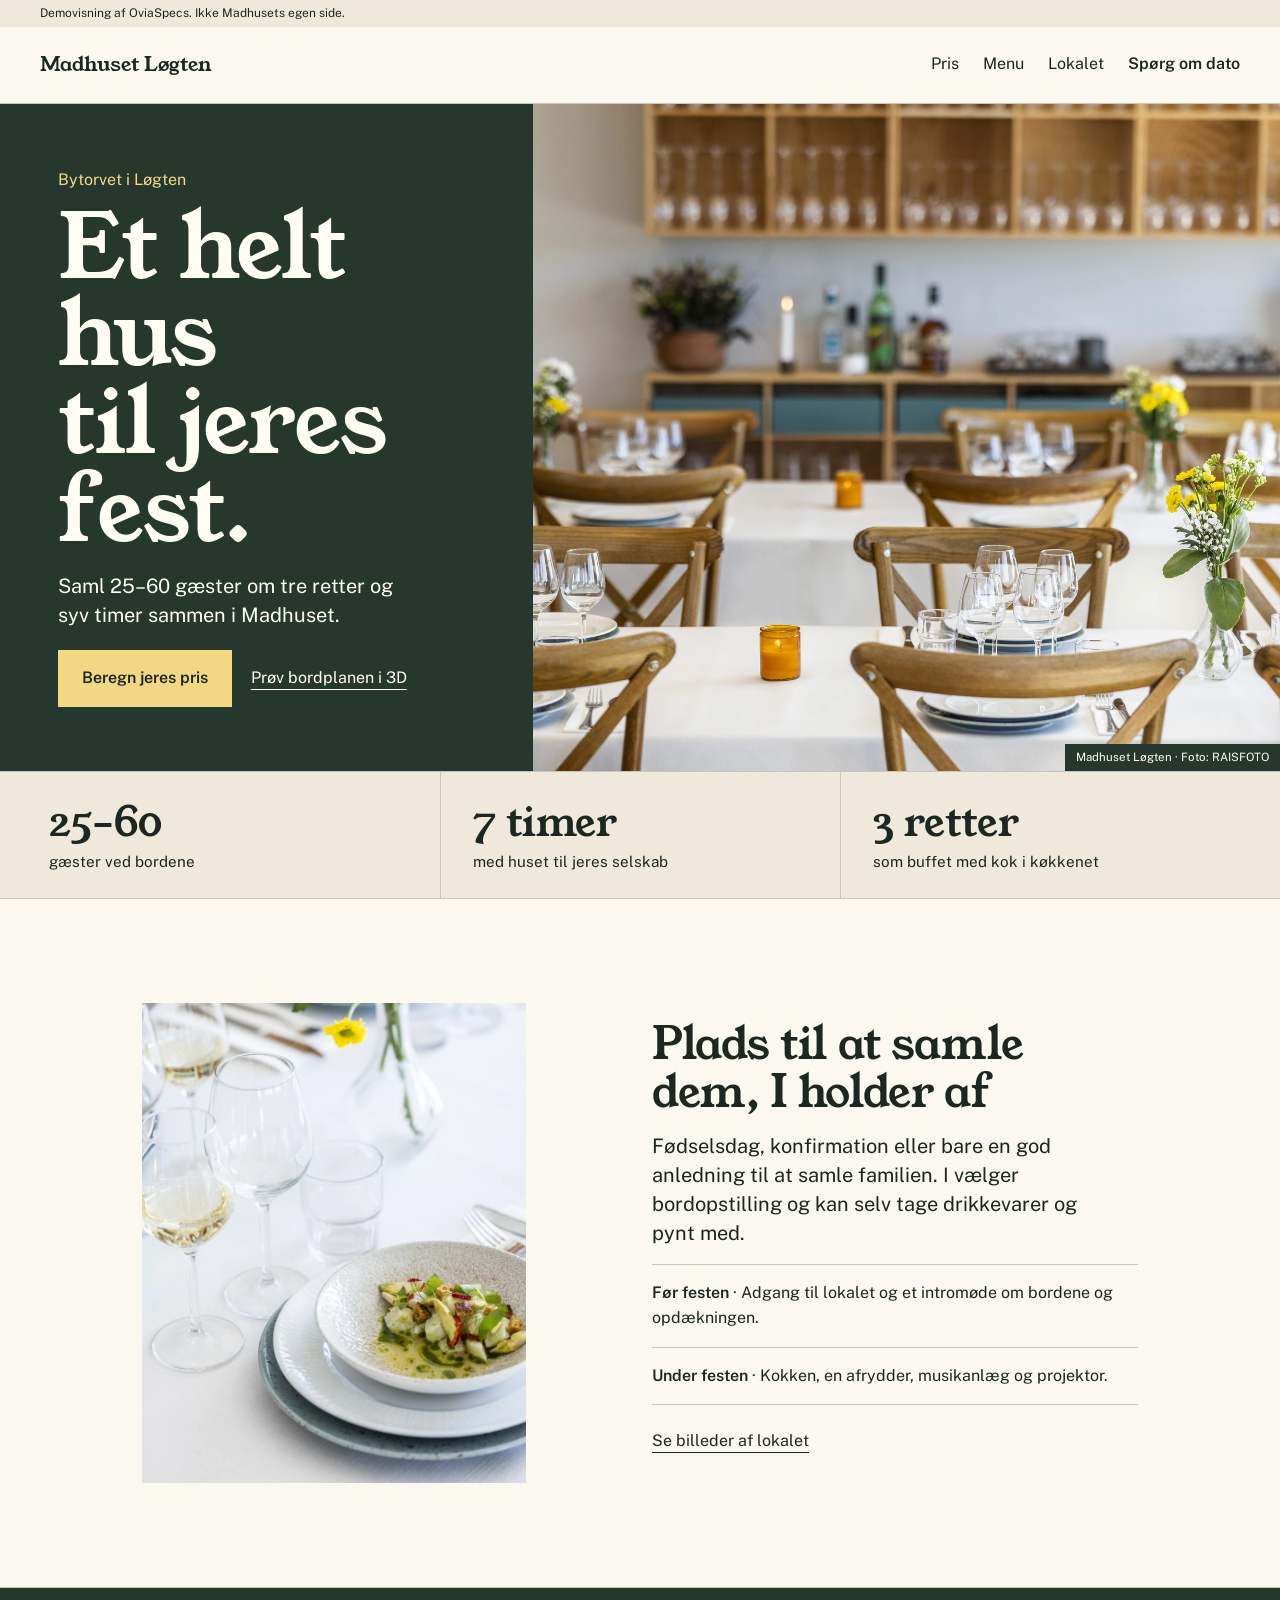
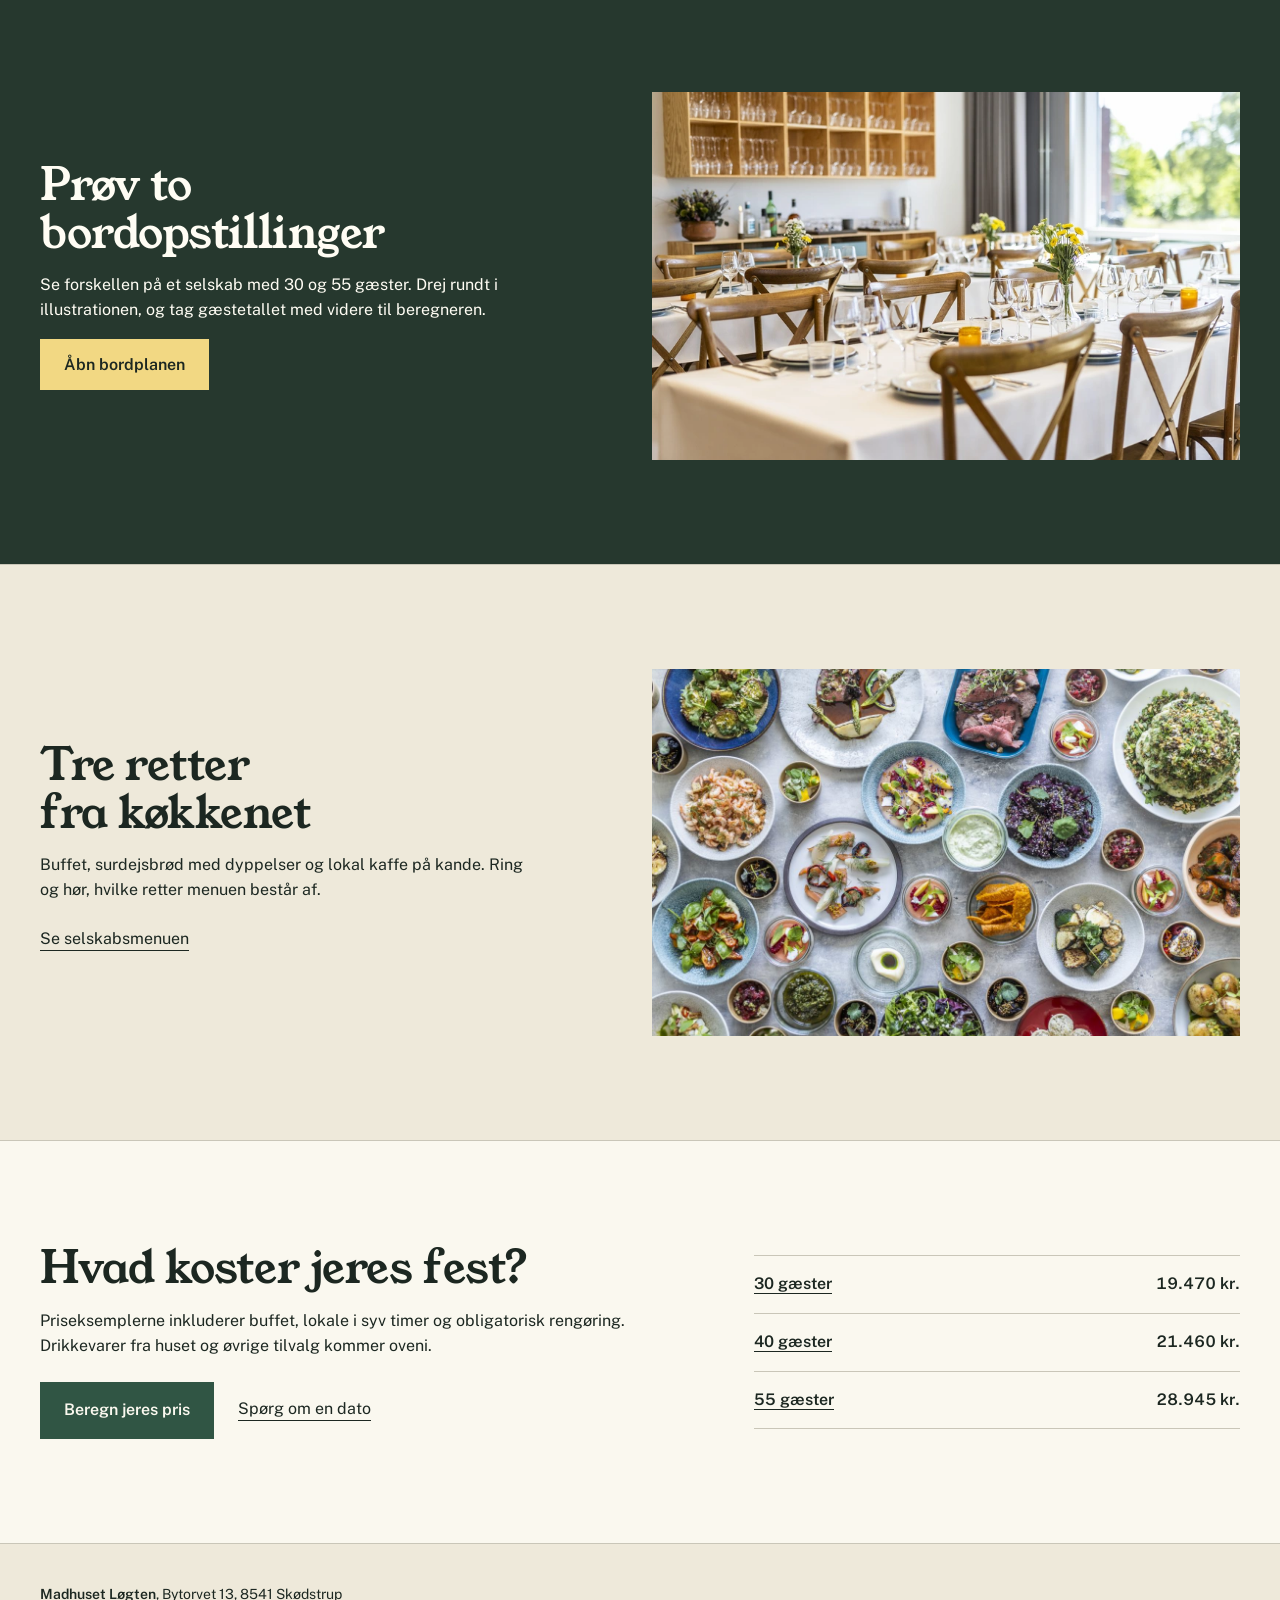
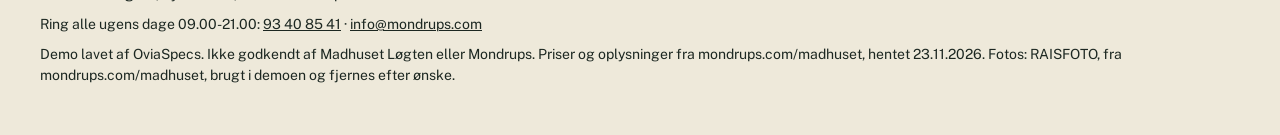
==== index.html @ e81542c8 "Opdateret design fra Ronnys zip: grøn palette, ny forside, bordplan-skift, mailtekst med kopiér, 30/" ====
<!doctype html>
<html lang="da">
<head>
<meta charset="utf-8">
<meta name="viewport" content="width=device-width, initial-scale=1">
<title>Madhuset Løgten: selskabslokale til 25-60 gæster | Demo</title>
<meta name="description" content="Et helt hus til jeres fest. Selskabslokale i Løgten til 25-60 gæster, 3-retters buffet og huset i 7 timer. Se prisen for jeres fest.">
<meta name="robots" content="noindex">
<link rel="icon" href="data:,">
<link rel="preload" href="fonts/young-serif-latin-400-normal.woff2" as="font" type="font/woff2" crossorigin>
<link rel="preload" href="img/sal.webp" as="image" fetchpriority="high">
<link rel="stylesheet" href="css/tokens.css">
<link rel="stylesheet" href="css/site.css">
<script type="application/ld+json">
{"@context":"https://schema.org","@type":"EventVenue","name":"Madhuset Løgten","telephone":"+4593408541","email":"info@mondrups.com","address":{"@type":"PostalAddress","streetAddress":"Bytorvet 13","postalCode":"8541","addressLocality":"Skødstrup","addressCountry":"DK"},"maximumAttendeeCapacity":60}
</script>
</head>
<body>
<a class="skip" href="#indhold">Gå til indhold</a>
<div class="demo"><p>Demovisning af OviaSpecs. Ikke Madhusets egen side.</p></div>
<header class="top">
  <div class="wrap">
    <a class="brand" href="index.html">Madhuset Løgten</a>
    <nav class="nav" aria-label="Hovedmenu">
      <a href="pris.html">Pris</a>
      <a href="menu.html">Menu</a>
      <a href="lokalet.html">Lokalet</a>
      <a href="kontakt.html">Spørg om dato</a>
    </nav>
  </div>
</header>

<main id="indhold">
  <section class="front-hero">
    <div class="front-intro">
      <p class="venue-line">Bytorvet i Løgten</p>
      <h1>Et helt hus<br>til jeres fest.</h1>
      <p class="lead">Saml 25–60 gæster om tre retter og syv timer sammen i Madhuset.</p>
      <div class="actions">
        <a class="btn" href="pris.html">Beregn jeres pris</a>
        <button type="button" class="knaplink" data-rundt>Prøv bordplanen i 3D</button>
      </div>
    </div>
    <figure class="front-photo">
      <img src="img/sal.webp" width="1920" height="1281" fetchpriority="high" alt="Dækkede langborde med træstole og gule blomster i Madhuset Løgten">
      <figcaption>Madhuset Løgten · Foto: RAISFOTO</figcaption>
    </figure>
  </section>

  <section class="front-detail">
    <div class="wrap">
      <dl class="front-facts" aria-label="Det får I med">
        <div><dt>25–60</dt><dd>gæster ved bordene</dd></div>
        <div><dt>7 timer</dt><dd>med huset til jeres selskab</dd></div>
        <div><dt>3 retter</dt><dd>som buffet med kok i køkkenet</dd></div>
      </dl>
    </div>
  </section>

  <section class="front-story">
    <div class="wrap">
      <figure class="story-photo">
        <img src="img/bord.webp" width="1568" height="2350" loading="lazy" alt="Et dækket bord med glas, tallerkener og en anrettet ret i en lys skål">
      </figure>
      <div class="story-copy">
        <h2>Plads til at samle dem, I holder af</h2>
        <p class="lead">Fødselsdag, konfirmation eller bare en god anledning til at samle familien. I vælger bordopstilling og kan selv tage drikkevarer og pynt med.</p>
        <ul class="rows">
          <li><strong>Før festen</strong> · Adgang til lokalet og et intromøde om bordene og opdækningen.</li>
          <li><strong>Under festen</strong> · Kokken, en afrydder, musikanlæg og projektor.</li>
        </ul>
        <a class="link" href="lokalet.html">Se billeder af lokalet</a>
      </div>
    </div>
  </section>

  <section class="front-table">
    <div class="wrap">
      <div class="table-copy">
        <h2>Prøv to bordopstillinger</h2>
        <p>Se forskellen på et selskab med 30 og 55 gæster. Drej rundt i illustrationen, og tag gæstetallet med videre til beregneren.</p>
        <button type="button" class="btn" data-rundt>Åbn bordplanen</button>
      </div>
      <img src="img/sal-vindue.webp" width="800" height="534" loading="lazy" alt="Dækkede langborde foran vinduerne i Madhuset">
    </div>
  </section>

  <section class="front-menu">
    <div class="wrap">
      <div>
        <h2>Tre retter fra køkkenet</h2>
        <p>Buffet, surdejsbrød med dyppelser og lokal kaffe på kande. Ring og hør, hvilke retter menuen består af.</p>
        <a class="link" href="menu.html">Se selskabsmenuen</a>
      </div>
      <img src="img/buffet.jpg" width="1200" height="800" loading="lazy" alt="Et udvalg af retter fra Mondrups med salater, kød og tilbehør">
    </div>
  </section>

  <section class="front-price">
    <div class="wrap">
      <div class="front-price-copy">
        <h2>Hvad koster jeres fest?</h2>
        <p>Priseksemplerne inkluderer buffet, lokale i syv timer og obligatorisk rengøring. Drikkevarer fra huset og øvrige tilvalg kommer oveni.</p>
        <div class="actions">
          <a class="btn" href="pris.html">Beregn jeres pris</a>
          <a class="link" href="kontakt.html">Spørg om en dato</a>
        </div>
      </div>
      <dl class="ledger front-prices">
        <div><dt><a href="pris.html?gaester=30">30 gæster</a></dt><dd>19.470 kr.</dd></div>
        <div><dt><a href="pris.html?gaester=40">40 gæster</a></dt><dd>21.460 kr.</dd></div>
        <div><dt><a href="pris.html?gaester=55">55 gæster</a></dt><dd>28.945 kr.</dd></div>
      </dl>
    </div>
  </section>
</main>

<dialog id="rundt" aria-labelledby="rundt-titel">
  <div class="rundt-ramme">
    <div class="rundt-top">
      <h2 id="rundt-titel">Prøv bordplanen i 3D</h2>
      <button type="button" class="knaplink" data-luk>Luk</button>
    </div>
    <p class="small">3D-illustration af mulige bordopstillinger. Den faktiske opstilling aftaler I med Madhuset.</p>
    <div class="rundt-visning">
    <div class="rundt-valg" role="group" aria-label="Antal gæster">
      <button type="button" data-antal="30" aria-pressed="true">30 gæster</button>
      <button type="button" data-antal="55" aria-pressed="false">55 gæster</button>
    </div>
    <button type="button" class="knaplink" id="rundt-skift">Se tegning ovenfra</button>
    </div>
    <div class="rundt-scene" id="rundt-scene" tabindex="0" role="application" aria-label="Tredimensionel illustration. Træk eller brug piletasterne for at dreje. Home nulstiller."></div>
    <div class="rundt-planer" id="rundt-planer" hidden></div>
    <p class="small" id="rundt-status" role="status"></p>
    <div class="rundt-bund">
      <div class="rundt-kontrol" id="rundt-kontrol">
        <button type="button" data-drej="-1">Drej til venstre</button>
        <button type="button" data-drej="1">Drej til højre</button>
        <button type="button" data-nulstil>Nulstil udsyn</button>
      </div>
      <a class="btn" id="rundt-pris" href="pris.html?gaester=30">Beregn pris for 30 gæster</a>
    </div>
  </div>
</dialog>

<footer>
  <div class="wrap">
    <div>
      <p><strong>Madhuset Løgten</strong>, Bytorvet 13, 8541 Skødstrup</p>
      <p>Ring alle ugens dage 09.00-21.00: <a href="tel:+4593408541">93 40 85 41</a> · <a href="mailto:info@mondrups.com">info@mondrups.com</a></p>
      <p>Demo lavet af OviaSpecs. Ikke godkendt af Madhuset Løgten eller Mondrups. Priser og oplysninger fra mondrups.com/madhuset, hentet 23.11.2026. Fotos: RAISFOTO, fra mondrups.com/madhuset, brugt i demoen og fjernes efter ønske.</p>
    </div>
  </div>
</footer>
<script type="module" src="js/rundt.js"></script>
</body>
</html>
---- css/tokens.css ----
/* Fonte: Young Serif og Public Sans, begge SIL Open Font License 1.1, selv-hostet (latin-undersæt dækker æ, ø, å) */
@font-face { font-family: "Young Serif"; font-weight: 400; font-style: normal; font-display: swap; src: url("../fonts/young-serif-latin-400-normal.woff2") format("woff2"); }
@font-face { font-family: "Public Sans"; font-weight: 400; font-style: normal; font-display: swap; src: url("../fonts/public-sans-latin-400-normal.woff2") format("woff2"); }
@font-face { font-family: "Public Sans"; font-weight: 600; font-style: normal; font-display: swap; src: url("../fonts/public-sans-latin-600-normal.woff2") format("woff2"); }

:root {
  --c-ink: #1C2721;
  --c-paper: #FAF8EF;
  --c-surface: #EEE9DA;
  --c-accent: #305544;
  --c-line: #C9C6B8;

  --f-display: "Young Serif", "Iowan Old Style", "Palatino Linotype", Georgia, serif;
  --f-body: "Public Sans", system-ui, -apple-system, "Segoe UI", Roboto, sans-serif;

  --t-14: 0.875rem;
  --t-16: 1rem;
  --t-20: 1.25rem;
  --t-28: 1.75rem;
  --t-44: 2.75rem;
  --t-72: 4.5rem;

  --s-4: 0.25rem;
  --s-8: 0.5rem;
  --s-16: 1rem;
  --s-24: 1.5rem;
  --s-40: 2.5rem;
  --s-64: 4rem;
  --s-104: 6.5rem;
}
---- css/site.css ----
*, *::before, *::after { box-sizing: border-box; }
html { -webkit-text-size-adjust: 100%; }
body {
  margin: 0;
  background: var(--c-paper);
  color: var(--c-ink);
  font: var(--t-16)/1.55 var(--f-body);
}
img, svg { max-width: 100%; display: block; }
img { height: auto; }
a { color: inherit; text-decoration-thickness: 1px; }
:focus-visible { outline: 2px solid var(--c-ink); outline-offset: 2px; }

h1, h2, h3 { font-family: var(--f-display); font-weight: 400; letter-spacing: -0.01em; line-height: 1.08; margin: 0; text-wrap: balance; }
h1 { font-size: var(--t-44); }
h2 { font-size: var(--t-28); }
h3 { font-size: var(--t-20); line-height: 1.25; letter-spacing: 0; }
p { margin: 0 0 var(--s-16); max-width: 60ch; text-wrap: pretty; }
.wrap > h1, .wrap > h2 { margin-bottom: var(--s-24); }
.lead { font-size: var(--t-20); line-height: 1.45; }
.small { font-size: var(--t-14); line-height: 1.5; }
.num { font-variant-numeric: tabular-nums; }

/* Layout: 4 kolonner mobil, 12 desktop */
.wrap {
  display: grid;
  grid-template-columns: repeat(4, 1fr);
  column-gap: var(--s-16);
  padding-inline: var(--s-24);
  max-width: 1280px;
  margin-inline: auto;
}
.wrap > * { grid-column: 1 / -1; }
section { padding-block: var(--s-64); }
section + section { border-top: 1px solid var(--c-line); }

/* Demo-stribe */
.demo { background: var(--c-surface); font-size: var(--t-14); padding: var(--s-8) var(--s-24); }
.demo p { margin: 0; max-width: none; }

/* Header */
.top { padding-block: var(--s-16); border-bottom: 1px solid var(--c-line); }
.top .wrap { align-items: baseline; row-gap: var(--s-8); }
.brand { font-family: var(--f-display); font-size: var(--t-20); text-decoration: none; }
.nav { display: flex; flex-wrap: wrap; gap: var(--s-8) var(--s-24); }
.nav a { display: inline-block; padding-block: var(--s-8); text-decoration: none; min-height: 44px; }
.nav a:hover, .nav a[aria-current="page"] { text-decoration: underline; text-underline-offset: 6px; }

/* Knapper og links */
.btn {
  display: inline-block;
  background: var(--c-accent);
  color: var(--c-paper);
  font-weight: 600;
  text-decoration: none;
  padding: var(--s-16) var(--s-24);
  min-height: 48px;
  border: 0;
  border-radius: 0;
  cursor: pointer;
  font-family: inherit;
  font-size: var(--t-16);
}
.btn:hover { text-decoration: underline; text-underline-offset: 6px; }
.link { text-decoration: underline; text-underline-offset: 6px; display: inline-block; padding-block: var(--s-8); min-height: 44px; }
.actions { display: flex; flex-wrap: wrap; align-items: center; gap: var(--s-16) var(--s-24); margin-top: var(--s-24); }

.knaplink { font: inherit; background: none; border: 0; color: inherit; text-decoration: underline; text-underline-offset: 6px; text-decoration-thickness: 1px; padding: var(--s-8) 0; min-height: 44px; cursor: pointer; }

/* Nærbillede og rum */
.naer figure { margin: 0; }
.naer img { width: 100%; height: auto; }
.naer-bord img { aspect-ratio: 4 / 5; object-fit: cover; object-position: 50% 70%; }
.naer .wrap { row-gap: var(--s-24); }
.naer-tekst h2 { margin-bottom: var(--s-16); }

/* De 7 timer: ét felt pr. time, de 7 første er med i prisen */
.hours { margin-top: var(--s-40); }
.hours-bar { display: grid; grid-template-columns: repeat(12, 1fr); gap: var(--s-4); }
.hours-bar span { display: grid; place-items: center; height: 48px; font-size: var(--t-14); font-weight: 600; font-variant-numeric: tabular-nums; }
.hours-bar .in { background: var(--c-ink); color: var(--c-paper); }
.hours-bar .out { border: 1px dashed var(--c-ink); }
.hours-bar .used { background: var(--c-ink); color: var(--c-paper); border-style: solid; }
.hours-key { display: grid; grid-template-columns: 1fr; gap: var(--s-4); margin-top: var(--s-16); font-size: var(--t-14); line-height: 1.4; }
.sw { display: inline-block; width: 12px; height: 12px; margin-right: var(--s-8); vertical-align: -1px; }
.sw.in { background: var(--c-ink); }
.sw.out { border: 1px dashed var(--c-ink); }
.hours-key p { margin: 0; }

/* Lister med hårlinjer */
.rows { list-style: none; margin: 0; padding: 0; border-top: 1px solid var(--c-line); }
.rows li { padding-block: var(--s-16); border-bottom: 1px solid var(--c-line); }
.groups { display: grid; gap: var(--s-40); }
.group h3 { margin-bottom: var(--s-8); }
.ledger { margin: 0; border-top: 1px solid var(--c-line); }
.ledger > div { display: grid; grid-template-columns: 1fr auto; gap: var(--s-4) var(--s-24); padding-block: var(--s-16); border-bottom: 1px solid var(--c-line); }
.ledger dt { font-weight: 600; }
.ledger dd { margin: 0; text-align: right; font-variant-numeric: tabular-nums; }
.ledger .note { grid-column: 1 / -1; font-size: var(--t-14); text-align: left; }

/* Pladsholder til manglende billeder */
.ph {
  margin: 0;
  background: var(--c-surface);
  min-height: 240px;
  aspect-ratio: 16 / 9;
  display: flex;
  align-items: flex-end;
  padding: var(--s-16) var(--s-24);
  font-size: var(--t-14);
  font-weight: 600;
}
.bleed { grid-column: 1 / -1; margin-inline: calc(var(--s-24) * -1); }
.bleed .ph { aspect-ratio: auto; min-height: 280px; }

/* Bredt foto */
.band { padding-block: 0; border-top: 0; }
.photo { margin: 0; }
.photo img { width: 100%; aspect-ratio: 4 / 3; object-fit: cover; }
.photo figcaption { padding: var(--s-8) var(--s-24); }

/* Beregner */
.calc { display: grid; gap: var(--s-24); }
.field { display: grid; gap: var(--s-8); }
.field label, .field legend { font-weight: 600; }
.field input[type="number"] {
  font: inherit;
  color: inherit;
  background: var(--c-paper);
  border: 0;
  border-bottom: 2px solid var(--c-ink);
  border-radius: 0;
  padding: var(--s-8) 0;
  min-height: 48px;
  width: 100%;
  font-variant-numeric: tabular-nums;
}
.field input[type="date"] { font: inherit; color: inherit; background: var(--c-paper); border: 0; border-bottom: 2px solid var(--c-ink); border-radius: 0; padding: var(--s-8) 0; min-height: 48px; width: 100%; }
.field input[type="range"] { width: 100%; min-height: 44px; accent-color: var(--c-ink); }
.check { display: flex; gap: var(--s-16); align-items: center; min-height: 48px; }
.check input { width: 24px; height: 24px; accent-color: var(--c-ink); }
.total { font-family: var(--f-body); font-weight: 600; font-size: var(--t-44); line-height: 1.05; letter-spacing: -0.02em; color: var(--c-accent); margin: 0 0 var(--s-4); }
.fieldset { border: 0; padding: 0; margin: 0; }
.fieldset legend { padding: 0; margin-bottom: var(--s-8); }
.totalbar { position: static; background: var(--c-paper); border-top: 1px solid var(--c-ink); padding: var(--s-16) 0 var(--s-8); margin-top: var(--s-24); }
.totalbar p { margin: 0; }

/* Diagram: samlet pris efter antal gæster */
.chart { margin: var(--s-40) 0 0; }
.chart svg { width: 100%; height: auto; overflow: visible; }
.chart .grid { stroke: var(--c-line); stroke-width: 1; }
.chart .line { fill: none; stroke: var(--c-ink); stroke-width: 2; }
.chart .mark { fill: var(--c-accent); }
.chart .guide { stroke: var(--c-accent); stroke-width: 1; stroke-dasharray: 3 3; }
.chart text { font-family: var(--f-body); font-size: 13px; fill: var(--c-ink); }
.chart figcaption { margin-top: var(--s-8); }


/* Pris: tilvalg og forespørgsel */
.options summary { font-weight: 600; cursor: pointer; min-height: 48px; display: flex; align-items: center; border-top: 1px solid var(--c-ink); border-bottom: 1px solid var(--c-line); }
.options[open] summary { border-bottom-color: var(--c-ink); }
.options .calc { padding-top: var(--s-24); }
.ask { display: grid; gap: var(--s-16); margin-top: var(--s-24); }
.ask .btn { justify-self: start; }

/* 360-visning */
[hidden] { display: none !important; }
dialog { border: 0; padding: 0; margin: 0; width: 100%; max-width: none; height: 100dvh; max-height: none; background: var(--c-paper); color: var(--c-ink); }
dialog::backdrop { background: var(--c-ink); }
.rundt-ramme { display: flex; flex-direction: column; gap: var(--s-8); height: 100%; padding: var(--s-16) var(--s-24); max-width: 1200px; margin-inline: auto; }
.rundt-top { display: flex; justify-content: space-between; align-items: center; }
.rundt-top h2 { font-size: var(--t-28); }
.rundt-ramme p { margin: 0; max-width: none; }
.rundt-valg, .rundt-kontrol { display: flex; flex-wrap: wrap; gap: var(--s-8); }
.rundt-valg button, .rundt-kontrol button { font: inherit; padding: var(--s-8) var(--s-16); min-height: 44px; background: var(--c-paper); color: var(--c-ink); border: 1px solid var(--c-ink); border-radius: 0; cursor: pointer; }
.rundt-valg button[aria-pressed="true"] { background: var(--c-ink); color: var(--c-paper); }
.rundt-scene { flex: 1; min-height: 240px; background: var(--c-paper); border: 1px solid var(--c-line); position: relative; }
.rundt-scene canvas { position: absolute; inset: 0; width: 100%; height: 100%; display: block; cursor: grab; }
.rundt-planer { display: grid; gap: var(--s-16); overflow: auto; flex: 1; align-content: start; }
.rundt-planer figure { margin: 0; padding: var(--s-8); }
.rundt-planer figure.valgt { outline: 2px solid var(--c-ink); }
.rundt-bund { display: flex; flex-wrap: wrap; gap: var(--s-16); align-items: center; justify-content: space-between; }

/* Bordplaner set ovenfra (illustration) */
.plan { width: 100%; height: auto; }
.plan-rum { fill: var(--c-surface); stroke: var(--c-ink); stroke-width: 0.06; }
.plan-bord { fill: var(--c-paper); stroke: var(--c-ink); stroke-width: 0.04; }
.plan-stol { fill: var(--c-ink); }
.plan-buffet { fill: var(--c-accent); }
.plan-tekst { font-family: var(--f-body); font-size: 0.5px; fill: var(--c-paper); }
.planer { display: grid; gap: var(--s-24); }
.planer figure { margin: 0; }

footer { border-top: 1px solid var(--c-line); padding-block: var(--s-40); font-size: var(--t-14); }
footer p { max-width: none; margin-bottom: var(--s-8); }

@media (min-width: 900px) {
  h1 { font-size: var(--t-44); }
  h2 { font-size: var(--t-44); }
  .wrap { grid-template-columns: repeat(12, 1fr); column-gap: var(--s-24); padding-inline: var(--s-40); }
  .wrap > h2 { margin-bottom: 0; }
  .includes .wrap { row-gap: var(--s-24); }
  section { padding-block: var(--s-104); }
  .demo { padding-inline: var(--s-40); }
  .top .wrap { align-items: center; }
  .top .brand { grid-column: 1 / 6; }
  .top .nav { grid-column: 7 / -1; justify-content: flex-end; }
  .naer-bord { grid-column: 1 / 6; grid-row: 1 / 3; }
  .naer-sal { grid-column: 7 / -1; grid-row: 1; }
  .naer-tekst { grid-column: 7 / -1; grid-row: 2; align-self: end; }
  .photo img { aspect-ratio: 16 / 7; }
  .photo figcaption { padding-inline: var(--s-40); }
  .includes h2 { grid-column: 1 / 5; }
  .includes .rows, .includes .groups { grid-column: 6 / -1; }
  .split h2 { grid-column: 1 / 5; }
  .split .body { grid-column: 6 / -1; }
  .ledger-wrap { grid-column: 3 / -1; }
  .page-head h1 { grid-column: 1 / 10; }
  .page-head .lead { grid-column: 1 / 8; }
  .pris-wrap { grid-template-rows: auto auto auto 1fr; }
  .p-gaester { grid-column: 1 / 7; grid-row: 1; }
  .options { grid-column: 1 / 7; grid-row: 2 / 5; align-self: start; }
  .totalbar { grid-column: 8 / -1; grid-row: 1; position: static; border-top: 0; padding-top: 0; margin-top: 0; }
  .ask { grid-column: 8 / -1; grid-row: 2; }
  .breakdown { grid-column: 8 / -1; grid-row: 3; }
  .price-explainer { grid-column: 8 / -1; grid-row: 4; }
  .hours-bar span { height: 48px; }
  .planer { grid-template-columns: 1fr 1fr; }
  .rundt-planer { grid-template-columns: 1fr 1fr; }
  dialog { margin: auto; width: min(1200px, calc(100% - 80px)); height: min(820px, calc(100dvh - 80px)); }
  .rundt-ramme { padding: var(--s-24) var(--s-40); }
}

@media (prefers-reduced-motion: reduce) {
  * { transition: none !important; animation: none !important; scroll-behavior: auto !important; }
}

/* Visuel identitet og fælles navigation */
:root {
  --c-hero: #26382E;
  --c-callout: #F2D883;
  --c-on-dark: #FFFDF4;
}

.skip {
  position: absolute;
  top: .5rem;
  left: .5rem;
  z-index: 10;
  padding: .6rem 1rem;
  background: var(--c-paper);
  transform: translateY(-150%);
}
.skip:focus { transform: none; }
.demo { font-size: .75rem; padding-block: .25rem; }
.top .wrap { row-gap: .25rem; }
.nav { gap: 0 clamp(.7rem, 3.6vw, 1.5rem); }
.nav a { display: inline-flex; align-items: center; padding: .25rem 0; }
.nav a:last-child { font-weight: 600; }
.brand { padding-block: .25rem; }
.page-head { background: var(--c-surface); }
footer { background: var(--c-surface); }

.front-hero { display: grid; padding: 0; background: var(--c-hero); color: var(--c-on-dark); }
.front-intro { padding: clamp(1.6rem, 5vw, 5rem) clamp(1.2rem, 4.5vw, 5rem); }
.venue-line { margin: 0 0 .7rem; color: var(--c-callout); }
.front-intro h1 { font-size: clamp(2.55rem, 7vw, 7.2rem); line-height: .98; text-wrap: initial; }
.front-intro .lead { margin: 1.1rem 0 0; max-width: 30ch; }
.front-hero .actions { gap: .4rem 1.2rem; margin-top: 1.25rem; }
.front-hero .btn, .front-table .btn { background: var(--c-callout); color: var(--c-ink); }
.front-hero :focus-visible, .front-table :focus-visible { outline-color: var(--c-on-dark); }
.front-photo { position: relative; margin: 0; min-width: 0; }
.front-photo img { width: 100%; height: 100%; aspect-ratio: 16 / 11; object-fit: cover; object-position: 51% 66%; }
.front-photo figcaption {
  position: absolute;
  right: 0;
  bottom: 0;
  background: var(--c-hero);
  padding: .3rem .7rem;
  font-size: .72rem;
}
.front-detail { padding-block: 0; background: var(--c-surface); }
.front-facts { display: grid; grid-template-columns: repeat(3, minmax(0, 1fr)); margin: 0; }
.front-facts > div { padding: 1.25rem .55rem; }
.front-facts > div + div { border-left: 1px solid var(--c-line); padding-left: clamp(.55rem, 3vw, 2rem); }
.front-facts dt { font: 400 clamp(1.18rem, 4vw, 2.5rem)/1.2 var(--f-display); }
.front-facts dd { margin: .35rem 0 0; font-size: clamp(.72rem, 2.8vw, .95rem); line-height: 1.3; }
.front-story .wrap, .front-table .wrap, .front-menu .wrap, .front-price .wrap { row-gap: 1.5rem; }
.story-photo { margin: 0; }
.story-photo img { width: 100%; aspect-ratio: 5 / 4; object-fit: cover; object-position: 50% 59%; }
.story-copy h2, .table-copy h2, .front-menu h2, .front-price h2 { margin-bottom: 1rem; }
.story-copy .link { margin-top: 1rem; }
.front-table { background: var(--c-hero); color: var(--c-on-dark); }
.front-table img, .front-menu img { width: 100%; aspect-ratio: 16 / 10; object-fit: cover; }
.front-menu { background: var(--c-surface); }
.front-prices { align-self: center; margin: 0; }
.front-prices dt a { text-underline-offset: .25em; }
.front-prices dd { font-weight: 600; }

.guest-shortcuts { display: flex; flex-wrap: wrap; gap: .4rem; margin-bottom: .7rem; }
.guest-shortcuts button {
  font: inherit;
  color: inherit;
  background: var(--c-paper);
  border: 1px solid var(--c-accent);
  min-height: 44px;
  padding: .4rem .65rem;
  cursor: pointer;
}
.guest-shortcuts button[aria-pressed="true"] { background: var(--c-accent); color: var(--c-paper); }
.price-explainer { margin-block: 1.2rem 0; }
.price-explainer summary, .mail-preview summary { cursor: pointer; min-height: 44px; padding-block: .55rem; font-weight: 600; }
.price-explainer .chart { margin-top: 1rem; }
.mail-preview textarea { display: block; width: 100%; margin-top: .3rem; padding: .75rem; font: inherit; color: inherit; background: var(--c-paper); border: 1px solid var(--c-accent); resize: vertical; }
.mail-preview label { font-size: var(--t-14); }
.rundt-ramme { height: auto; min-height: 100%; }
.rundt-scene { flex: 1 0 0; min-height: clamp(220px, 42dvh, 510px); }
.rundt-visning { display: flex; flex-wrap: wrap; align-items: center; justify-content: space-between; gap: .6rem; }
.rundt-planer { overflow: visible; }
.rundt-planer figure.valgt { outline-offset: -2px; }

@media (min-width: 900px) {
  .nav { gap: 1.5rem; }
  .front-hero { grid-template-columns: 5fr 7fr; min-height: clamp(500px, 72svh, 760px); }
  .front-intro { display: flex; flex-direction: column; align-items: flex-start; justify-content: center; }
  .front-photo img { position: absolute; inset: 0; aspect-ratio: auto; }
  .front-facts > div { padding-block: 1.65rem; }
  .front-story .story-photo { grid-column: 2 / 6; }
  .story-photo img { aspect-ratio: 4 / 5; }
  .front-story .story-copy { grid-column: 7 / 12; align-self: center; }
  .front-table .table-copy, .front-menu .wrap > div { grid-column: 1 / 6; align-self: center; }
  .front-table img, .front-menu img { grid-column: 7 / -1; }
  .front-price-copy { grid-column: 1 / 7; }
  .front-prices { grid-column: 8 / -1; }
}
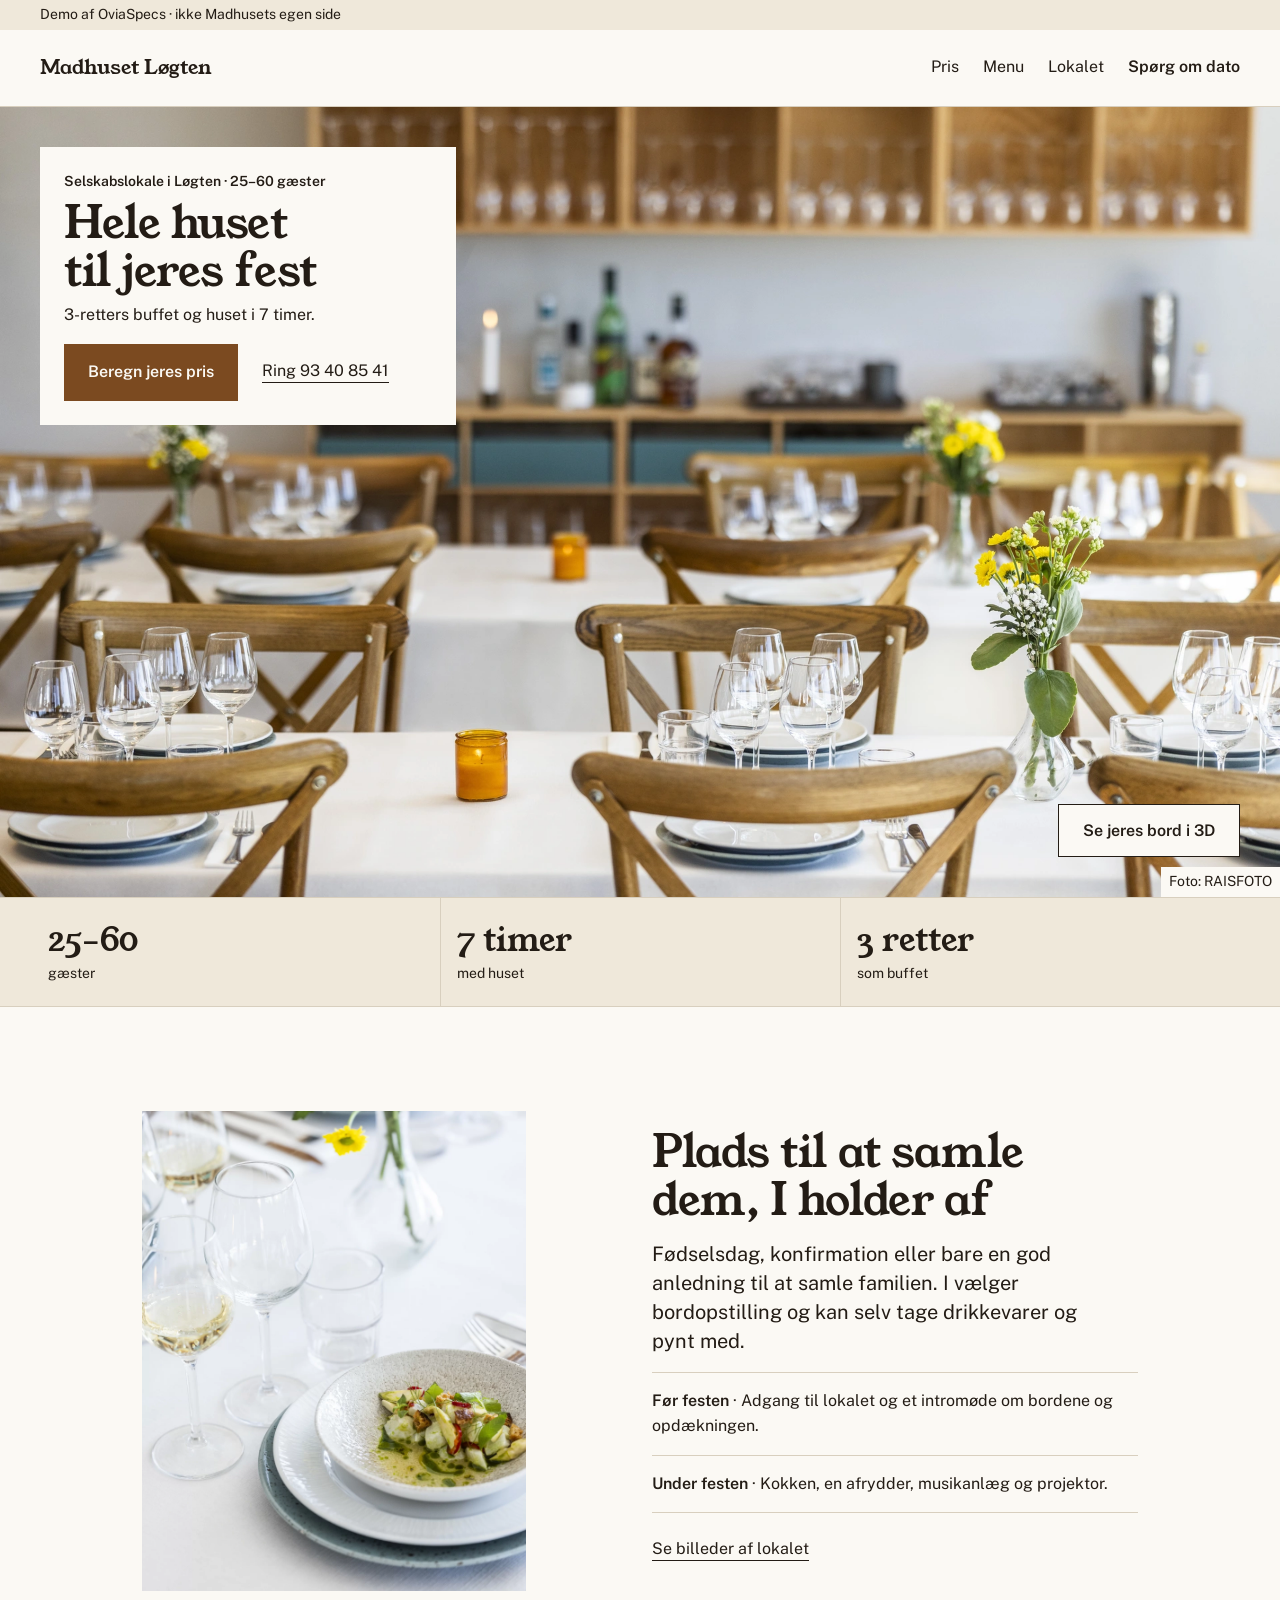
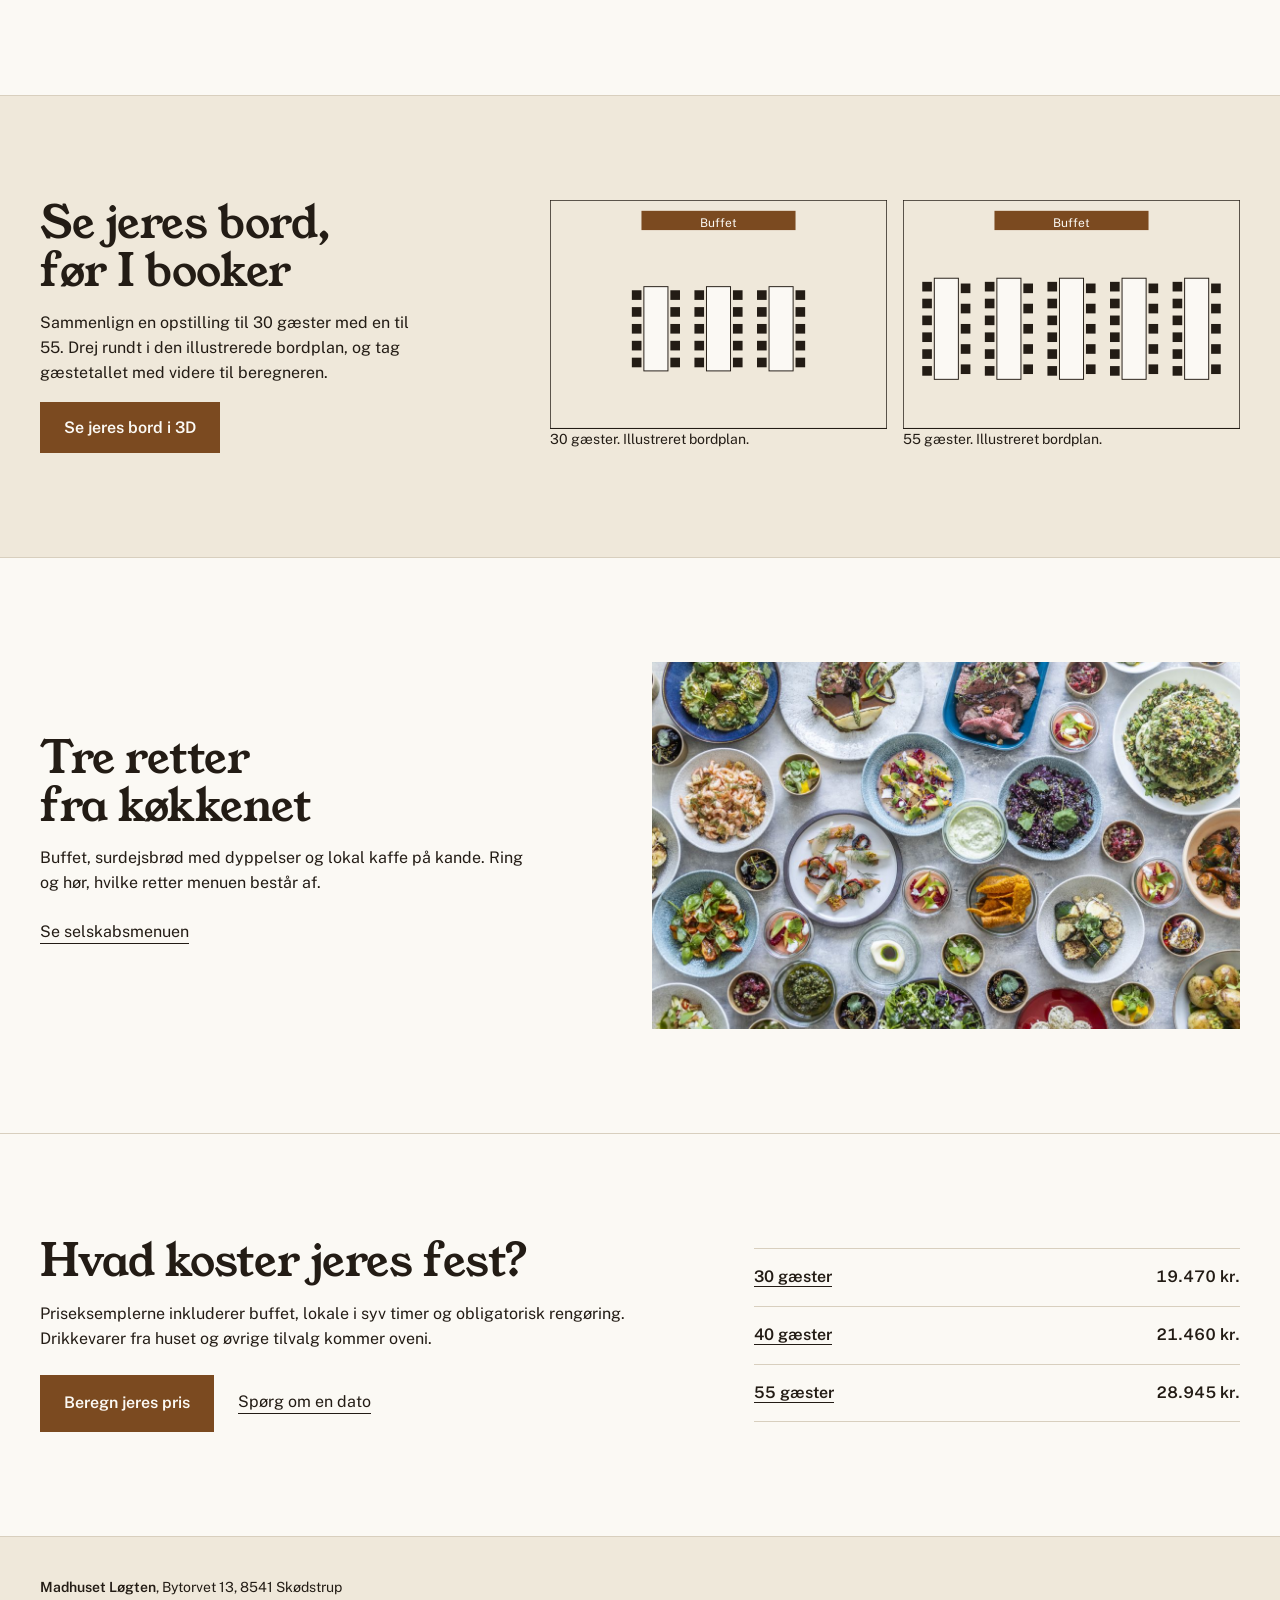
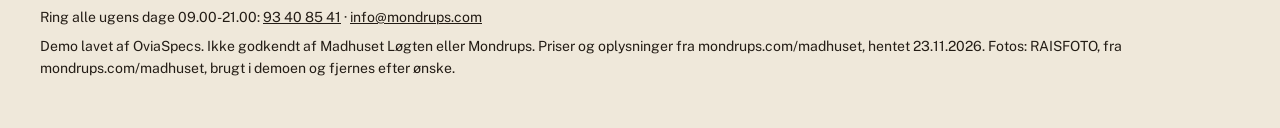
==== commit 2c315602: "Fra døråbningen til jeres bord: salfoto først, ny 3D-model med to synsvinkler og overgang, foto ved " ====
--- a/index.html
+++ b/index.html
@@ -17,7 +17,7 @@
 </head>
 <body>
 <a class="skip" href="#indhold">Gå til indhold</a>
-<div class="demo"><p>Demovisning af OviaSpecs. Ikke Madhusets egen side.</p></div>
+<div class="demo"><p>Demo af OviaSpecs · ikke Madhusets egen side</p></div>
 <header class="top">
   <div class="wrap">
     <a class="brand" href="index.html">Madhuset Løgten</a>
@@ -31,28 +31,29 @@
 </header>
 
 <main id="indhold">
-  <section class="front-hero">
-    <div class="front-intro">
-      <p class="venue-line">Bytorvet i Løgten</p>
-      <h1>Et helt hus<br>til jeres fest.</h1>
-      <p class="lead">Saml 25–60 gæster om tre retter og syv timer sammen i Madhuset.</p>
+  <section class="entrance">
+    <figure class="entrance-foto">
+      <img src="img/sal.webp" width="1920" height="1281" fetchpriority="high" alt="Dækkede langborde med hvide duge, træstole, vinglas og gule blomster i Madhuset Løgten, set ind i salen">
+      <figcaption>Foto: RAISFOTO</figcaption>
+      <button type="button" class="btn btn-sek entrance-3d" data-rundt>Se jeres bord i 3D</button>
+    </figure>
+    <div class="entrance-panel">
+      <p class="where">Selskabslokale i Løgten · 25–60 gæster</p>
+      <h1>Hele huset til jeres fest</h1>
+      <p>3-retters buffet og huset i 7 timer.</p>
       <div class="actions">
         <a class="btn" href="pris.html">Beregn jeres pris</a>
-        <button type="button" class="knaplink" data-rundt>Prøv bordplanen i 3D</button>
+        <a class="link" href="tel:+4593408541">Ring 93 40 85 41</a>
       </div>
     </div>
-    <figure class="front-photo">
-      <img src="img/sal.webp" width="1920" height="1281" fetchpriority="high" alt="Dækkede langborde med træstole og gule blomster i Madhuset Løgten">
-      <figcaption>Madhuset Løgten · Foto: RAISFOTO</figcaption>
-    </figure>
   </section>
 
   <section class="front-detail">
     <div class="wrap">
       <dl class="front-facts" aria-label="Det får I med">
-        <div><dt>25–60</dt><dd>gæster ved bordene</dd></div>
-        <div><dt>7 timer</dt><dd>med huset til jeres selskab</dd></div>
-        <div><dt>3 retter</dt><dd>som buffet med kok i køkkenet</dd></div>
+        <div><dt>25–60</dt><dd>gæster</dd></div>
+        <div><dt>7 timer</dt><dd>med huset</dd></div>
+        <div><dt>3 retter</dt><dd>som buffet</dd></div>
       </dl>
     </div>
   </section>
@@ -77,11 +78,20 @@
   <section class="front-table">
     <div class="wrap">
       <div class="table-copy">
-        <h2>Prøv to bordopstillinger</h2>
-        <p>Se forskellen på et selskab med 30 og 55 gæster. Drej rundt i illustrationen, og tag gæstetallet med videre til beregneren.</p>
-        <button type="button" class="btn" data-rundt>Åbn bordplanen</button>
+        <h2>Se jeres bord, før I booker</h2>
+        <p>Sammenlign en opstilling til 30 gæster med en til 55. Drej rundt i den illustrerede bordplan, og tag gæstetallet med videre til beregneren.</p>
+        <button type="button" class="btn" data-rundt>Se jeres bord i 3D</button>
       </div>
-      <img src="img/sal-vindue.webp" width="800" height="534" loading="lazy" alt="Dækkede langborde foran vinduerne i Madhuset">
+      <div class="planer">
+        <figure>
+          <svg id="plan30" class="plan" aria-hidden="true"></svg>
+          <figcaption class="small">30 gæster. Illustreret bordplan.</figcaption>
+        </figure>
+        <figure>
+          <svg id="plan55" class="plan" aria-hidden="true"></svg>
+          <figcaption class="small">55 gæster. Illustreret bordplan.</figcaption>
+        </figure>
+      </div>
     </div>
   </section>
 
@@ -116,28 +126,46 @@
 </main>
 
 <dialog id="rundt" aria-labelledby="rundt-titel">
-  <div class="rundt-ramme">
+  <div class="rundt-ramme" id="rundt-ramme" data-fane="plan">
     <div class="rundt-top">
-      <h2 id="rundt-titel">Prøv bordplanen i 3D</h2>
+      <h2 id="rundt-titel">Se jeres bord i 3D</h2>
       <button type="button" class="knaplink" data-luk>Luk</button>
     </div>
-    <p class="small">3D-illustration af mulige bordopstillinger. Den faktiske opstilling aftaler I med Madhuset.</p>
-    <div class="rundt-visning">
-    <div class="rundt-valg" role="group" aria-label="Antal gæster">
-      <button type="button" data-antal="30" aria-pressed="true">30 gæster</button>
-      <button type="button" data-antal="55" aria-pressed="false">55 gæster</button>
+    <div class="rundt-faner" role="group" aria-label="Vælg visning">
+      <button type="button" data-fane="plan" aria-pressed="true">Illustreret bordplan</button>
+      <button type="button" data-fane="foto" aria-pressed="false">Foto af lokalet</button>
     </div>
-    <button type="button" class="knaplink" id="rundt-skift">Se tegning ovenfra</button>
+    <div class="rundt-hoved">
+      <div class="rundt-model">
+        <div class="rundt-scene-ramme">
+          <div class="rundt-scene" id="rundt-scene" tabindex="0" role="application" aria-label="Illustreret bordplan i 3D. Træk eller brug piletasterne for at dreje. Home nulstiller."></div>
+          <div class="rundt-planer" id="rundt-planer" hidden></div>
+          <p class="rundt-maerke" id="rundt-maerke" role="status">30 gæster · 3 borde</p>
+        </div>
+        <p class="small">Illustreret bordplan. Mål og indretning er vejledende. Den faktiske opstilling aftaler I med Madhuset.</p>
+        <p class="small" id="rundt-status" role="status"></p>
+      </div>
+      <figure class="rundt-foto">
+        <img src="img/sal.webp" width="1920" height="1281" loading="lazy" alt="Dækkede langborde med træstole, vinglas og gule blomster i Madhuset Løgten">
+        <figcaption class="small">Foto af lokalet. Foto: RAISFOTO.</figcaption>
+      </figure>
     </div>
-    <div class="rundt-scene" id="rundt-scene" tabindex="0" role="application" aria-label="Tredimensionel illustration. Træk eller brug piletasterne for at dreje. Home nulstiller."></div>
-    <div class="rundt-planer" id="rundt-planer" hidden></div>
-    <p class="small" id="rundt-status" role="status"></p>
-    <div class="rundt-bund">
+    <div class="rundt-styring">
+      <div class="rundt-valg" role="group" aria-label="Antal gæster">
+        <button type="button" data-antal="30" aria-pressed="true">30 gæster</button>
+        <button type="button" data-antal="55" aria-pressed="false">55 gæster</button>
+      </div>
+      <div class="rundt-valg" id="rundt-vinkler" role="group" aria-label="Synsvinkel">
+        <button type="button" data-vinkel="langs" aria-pressed="true">Se langs bordene</button>
+        <button type="button" data-vinkel="oppefra" aria-pressed="false">Se ovenfra</button>
+      </div>
       <div class="rundt-kontrol" id="rundt-kontrol">
         <button type="button" data-drej="-1">Drej til venstre</button>
         <button type="button" data-drej="1">Drej til højre</button>
         <button type="button" data-nulstil>Nulstil udsyn</button>
       </div>
+    </div>
+    <div class="rundt-bund">
       <a class="btn" id="rundt-pris" href="pris.html?gaester=30">Beregn pris for 30 gæster</a>
     </div>
   </div>
@@ -153,5 +181,6 @@
   </div>
 </footer>
 <script type="module" src="js/rundt.js"></script>
+<script type="module" src="js/lokalet.js"></script>
 </body>
 </html>
--- a/css/tokens.css
+++ b/css/tokens.css
@@ -4,11 +4,13 @@
 @font-face { font-family: "Public Sans"; font-weight: 600; font-style: normal; font-display: swap; src: url("../fonts/public-sans-latin-600-normal.woff2") format("woff2"); }
 
 :root {
-  --c-ink: #1C2721;
-  --c-paper: #FAF8EF;
-  --c-surface: #EEE9DA;
-  --c-accent: #305544;
-  --c-line: #C9C6B8;
+  --c-ink: #231C15;
+  --c-paper: #FBF9F4;
+  --c-surface: #EFE8DA;
+  --c-accent: #7B4A20;
+  --c-line: #D8CFBE;
+  --c-sun: #E9B824;
+  --c-oak: #A9743A;
 
   --f-display: "Young Serif", "Iowan Old Style", "Palatino Linotype", Georgia, serif;
   --f-body: "Public Sans", system-ui, -apple-system, "Segoe UI", Roboto, sans-serif;
--- a/css/site.css
+++ b/css/site.css
@@ -163,24 +163,6 @@
 .ask { display: grid; gap: var(--s-16); margin-top: var(--s-24); }
 .ask .btn { justify-self: start; }
 
-/* 360-visning */
-[hidden] { display: none !important; }
-dialog { border: 0; padding: 0; margin: 0; width: 100%; max-width: none; height: 100dvh; max-height: none; background: var(--c-paper); color: var(--c-ink); }
-dialog::backdrop { background: var(--c-ink); }
-.rundt-ramme { display: flex; flex-direction: column; gap: var(--s-8); height: 100%; padding: var(--s-16) var(--s-24); max-width: 1200px; margin-inline: auto; }
-.rundt-top { display: flex; justify-content: space-between; align-items: center; }
-.rundt-top h2 { font-size: var(--t-28); }
-.rundt-ramme p { margin: 0; max-width: none; }
-.rundt-valg, .rundt-kontrol { display: flex; flex-wrap: wrap; gap: var(--s-8); }
-.rundt-valg button, .rundt-kontrol button { font: inherit; padding: var(--s-8) var(--s-16); min-height: 44px; background: var(--c-paper); color: var(--c-ink); border: 1px solid var(--c-ink); border-radius: 0; cursor: pointer; }
-.rundt-valg button[aria-pressed="true"] { background: var(--c-ink); color: var(--c-paper); }
-.rundt-scene { flex: 1; min-height: 240px; background: var(--c-paper); border: 1px solid var(--c-line); position: relative; }
-.rundt-scene canvas { position: absolute; inset: 0; width: 100%; height: 100%; display: block; cursor: grab; }
-.rundt-planer { display: grid; gap: var(--s-16); overflow: auto; flex: 1; align-content: start; }
-.rundt-planer figure { margin: 0; padding: var(--s-8); }
-.rundt-planer figure.valgt { outline: 2px solid var(--c-ink); }
-.rundt-bund { display: flex; flex-wrap: wrap; gap: var(--s-16); align-items: center; justify-content: space-between; }
-
 /* Bordplaner set ovenfra (illustration) */
 .plan { width: 100%; height: auto; }
 .plan-rum { fill: var(--c-surface); stroke: var(--c-ink); stroke-width: 0.06; }
@@ -194,23 +176,124 @@
 footer { border-top: 1px solid var(--c-line); padding-block: var(--s-40); font-size: var(--t-14); }
 footer p { max-width: none; margin-bottom: var(--s-8); }
 
+/* ---------- Identitet fra fotoernes materialer: hvid dug, træ, glas, gule blomster ---------- */
+.skip { position: absolute; top: var(--s-8); left: var(--s-8); z-index: 10; padding: var(--s-8) var(--s-16); background: var(--c-paper); transform: translateY(-150%); }
+.skip:focus { transform: none; }
+.demo { padding-block: var(--s-4); }
+.top .wrap { row-gap: var(--s-4); }
+.nav { gap: 0 clamp(0.7rem, 3.6vw, 1.5rem); }
+.nav a { display: inline-flex; align-items: center; padding-block: var(--s-4); }
+.nav a:last-child { font-weight: 600; }
+.nav a[aria-current="page"] { text-decoration-color: var(--c-sun); text-decoration-thickness: 3px; }
+.page-head { background: var(--c-surface); padding-block: var(--s-40); }
+footer { background: var(--c-surface); }
+.btn-sek { background: var(--c-paper); color: var(--c-ink); border: 1px solid var(--c-ink); }
+
+/* Forside: døråbningen. Salen først, en kompakt flade med tekst */
+.entrance { position: relative; padding: 0; border-top: 0; }
+.entrance-foto { margin: 0; position: relative; }
+.entrance-foto img { width: 100%; height: auto; aspect-ratio: 4 / 3; object-fit: cover; object-position: 50% 74%; }
+.entrance-foto figcaption { position: absolute; left: 0; bottom: 0; background: var(--c-paper); padding: var(--s-4) var(--s-8); font-size: var(--t-14); }
+.entrance-3d { position: absolute; right: var(--s-16); bottom: var(--s-16); }
+.entrance-panel { background: var(--c-paper); padding: var(--s-24); }
+.entrance-panel .where { margin: 0 0 var(--s-8); font-size: var(--t-14); font-weight: 600; }
+.entrance-panel h1 { font-size: var(--t-28); line-height: 1.08; margin-bottom: var(--s-8); }
+.entrance-panel p { margin-bottom: 0; }
+.entrance-panel .actions { margin-top: var(--s-16); }
+
+.front-facts { display: grid; grid-template-columns: repeat(3, minmax(0, 1fr)); margin: 0; }
+.front-facts > div { padding: var(--s-16) var(--s-8); }
+.front-facts > div + div { border-left: 1px solid var(--c-line); padding-left: var(--s-16); }
+.front-facts dt { font: 400 clamp(1.1rem, 4.4vw, 2rem)/1.2 var(--f-display); }
+.front-facts dd { margin: var(--s-4) 0 0; font-size: var(--t-14); line-height: 1.3; }
+.front-detail { padding-block: 0; background: var(--c-surface); }
+.front-story .wrap, .front-table .wrap, .front-menu .wrap, .front-price .wrap { row-gap: var(--s-24); }
+.story-photo { margin: 0; }
+.story-photo img { width: 100%; aspect-ratio: 5 / 4; object-fit: cover; object-position: 50% 59%; }
+.story-copy h2, .table-copy h2, .front-menu h2, .front-price h2 { margin-bottom: var(--s-16); }
+.story-copy .link { margin-top: var(--s-16); }
+.front-table { background: var(--c-surface); }
+.front-table .planer { gap: var(--s-16); }
+.front-table .planer figure { margin: 0; }
+.front-menu img { width: 100%; aspect-ratio: 16 / 10; object-fit: cover; }
+.front-prices { align-self: center; margin: 0; }
+.front-prices dt a { text-underline-offset: 0.25em; }
+.front-prices dd { font-weight: 600; }
+
+/* Pris og forespørgsel */
+.guest-shortcuts { display: flex; flex-wrap: wrap; gap: var(--s-8); margin-bottom: var(--s-16); }
+.guest-shortcuts button { font: inherit; color: inherit; background: var(--c-paper); border: 1px solid var(--c-ink); border-radius: 0; min-height: 44px; padding: var(--s-8) var(--s-16); cursor: pointer; }
+.guest-shortcuts button[aria-pressed="true"] { background: var(--c-ink); color: var(--c-paper); }
+.price-explainer { margin-block: var(--s-24) 0; }
+.price-explainer summary, .mail-preview summary { cursor: pointer; min-height: 44px; padding-block: var(--s-8); font-weight: 600; }
+.price-explainer .chart { margin-top: var(--s-16); }
+.mail-preview textarea { display: block; width: 100%; margin-top: var(--s-4); padding: var(--s-16); font: inherit; color: inherit; background: var(--c-paper); border: 1px solid var(--c-ink); border-radius: 0; resize: vertical; }
+.mail-preview label { font-size: var(--t-14); }
+
+/* 3D-visningen: bordplan ved siden af fotoet af lokalet */
+[hidden] { display: none !important; }
+dialog { border: 0; padding: 0; margin: 0; width: 100%; max-width: none; height: 100dvh; max-height: none; background: var(--c-paper); color: var(--c-ink); }
+dialog::backdrop { background: var(--c-ink); }
+.rundt-ramme { display: flex; flex-direction: column; gap: var(--s-8); height: 100%; padding: var(--s-16) var(--s-24); max-width: 1280px; margin-inline: auto; }
+.rundt-ramme p { margin: 0; max-width: none; }
+.rundt-top { display: flex; justify-content: space-between; align-items: center; }
+.rundt-top h2 { font-size: var(--t-20); }
+.rundt-faner, .rundt-valg, .rundt-kontrol { display: flex; flex-wrap: wrap; gap: var(--s-8); }
+.rundt-faner button, .rundt-valg button, .rundt-kontrol button { font: inherit; padding: var(--s-8) var(--s-16); min-height: 44px; background: var(--c-paper); color: var(--c-ink); border: 1px solid var(--c-ink); border-radius: 0; cursor: pointer; }
+.rundt-faner button[aria-pressed="true"], .rundt-valg button[aria-pressed="true"] { background: var(--c-ink); color: var(--c-paper); }
+.rundt-hoved { flex: 1 1 0; min-height: 0; display: grid; gap: var(--s-16); grid-template-columns: minmax(0, 1fr); grid-template-rows: minmax(0, 1fr); }
+.rundt-model { display: flex; flex-direction: column; gap: var(--s-8); min-height: 0; }
+.rundt-scene-ramme { position: relative; flex: 1 1 0; min-height: 220px; border: 1px solid var(--c-line); background: var(--c-paper); }
+.rundt-scene { position: absolute; inset: 0; }
+.rundt-scene canvas { position: absolute; inset: 0; width: 100%; height: 100%; display: block; cursor: grab; }
+.rundt-maerke { position: absolute; left: 0; top: 0; z-index: 1; background: var(--c-paper); border-right: 1px solid var(--c-line); border-bottom: 1px solid var(--c-line); padding: var(--s-4) var(--s-8); font-weight: 600; font-size: var(--t-14); }
+.rundt-maerke::before { content: ""; display: inline-block; width: 10px; height: 10px; background: var(--c-sun); margin-right: var(--s-8); }
+.rundt-planer { position: absolute; inset: 0; overflow: auto; padding: var(--s-16); }
+.rundt-planer figure { margin: 0; }
+.rundt-planer figure:not(.valgt) { display: none; }
+.rundt-foto { margin: 0; min-height: 0; display: flex; flex-direction: column; gap: var(--s-8); }
+.rundt-foto img { width: 100%; flex: 1 1 0; min-height: 0; object-fit: cover; object-position: 50% 70%; }
+.rundt-ramme[data-fane="plan"] .rundt-foto { display: none; }
+.rundt-ramme[data-fane="foto"] .rundt-model { display: none; }
+.rundt-bund { display: flex; flex-wrap: wrap; gap: var(--s-16); align-items: center; justify-content: space-between; }
+.rundt-styring { display: flex; flex-direction: column; gap: var(--s-8); }
+
 @media (min-width: 900px) {
   h1 { font-size: var(--t-44); }
   h2 { font-size: var(--t-44); }
   .wrap { grid-template-columns: repeat(12, 1fr); column-gap: var(--s-24); padding-inline: var(--s-40); }
   .wrap > h2 { margin-bottom: 0; }
-  .includes .wrap { row-gap: var(--s-24); }
   section { padding-block: var(--s-104); }
+  .page-head { padding-block: var(--s-64); }
   .demo { padding-inline: var(--s-40); }
   .top .wrap { align-items: center; }
   .top .brand { grid-column: 1 / 6; }
   .top .nav { grid-column: 7 / -1; justify-content: flex-end; }
+  .nav { gap: var(--s-24); }
+  .entrance { height: clamp(540px, calc(100svh - 110px), 860px); }
+  .entrance-foto, .entrance-foto img { height: 100%; }
+  .entrance-foto img { aspect-ratio: auto; object-position: 50% 68%; }
+  .entrance-panel { position: absolute; top: var(--s-40); left: var(--s-40); width: min(26rem, 40%); }
+  .entrance-panel h1 { font-size: var(--t-44); }
+  .entrance-3d { right: var(--s-40); bottom: var(--s-40); }
+  .entrance-foto figcaption { left: auto; right: 0; bottom: 0; }
+  .front-facts > div { padding-block: var(--s-24); }
+  .front-story .story-photo { grid-column: 2 / 6; }
+  .story-photo img { aspect-ratio: 4 / 5; }
+  .front-story .story-copy { grid-column: 7 / 12; align-self: center; }
+  .front-table .table-copy { grid-column: 1 / 5; align-self: center; }
+  .front-table .planer { grid-column: 6 / -1; grid-template-columns: 1fr 1fr; }
+  .front-menu .wrap > div { grid-column: 1 / 6; align-self: center; }
+  .front-menu img { grid-column: 7 / -1; }
+  .front-price-copy { grid-column: 1 / 7; }
+  .front-prices { grid-column: 8 / -1; }
   .naer-bord { grid-column: 1 / 6; grid-row: 1 / 3; }
   .naer-sal { grid-column: 7 / -1; grid-row: 1; }
   .naer-tekst { grid-column: 7 / -1; grid-row: 2; align-self: end; }
   .photo img { aspect-ratio: 16 / 7; }
   .photo figcaption { padding-inline: var(--s-40); }
   .includes h2 { grid-column: 1 / 5; }
+  .includes .wrap { row-gap: var(--s-24); }
   .includes .rows, .includes .groups { grid-column: 6 / -1; }
   .split h2 { grid-column: 1 / 5; }
   .split .body { grid-column: 6 / -1; }
@@ -226,110 +309,14 @@
   .price-explainer { grid-column: 8 / -1; grid-row: 4; }
   .hours-bar span { height: 48px; }
   .planer { grid-template-columns: 1fr 1fr; }
-  .rundt-planer { grid-template-columns: 1fr 1fr; }
-  dialog { margin: auto; width: min(1200px, calc(100% - 80px)); height: min(820px, calc(100dvh - 80px)); }
+  dialog { margin: auto; width: min(1280px, calc(100% - 80px)); height: min(840px, calc(100dvh - 80px)); }
   .rundt-ramme { padding: var(--s-24) var(--s-40); }
+  .rundt-hoved { grid-template-columns: 3fr 2fr; }
+  .rundt-faner { display: none; }
+  .rundt-ramme[data-fane] .rundt-model, .rundt-ramme[data-fane] .rundt-foto { display: flex; }
+  .rundt-styring { flex-direction: row; flex-wrap: wrap; gap: var(--s-16); }
 }
 
 @media (prefers-reduced-motion: reduce) {
   * { transition: none !important; animation: none !important; scroll-behavior: auto !important; }
 }
-
-/* Visuel identitet og fælles navigation */
-:root {
-  --c-hero: #26382E;
-  --c-callout: #F2D883;
-  --c-on-dark: #FFFDF4;
-}
-
-.skip {
-  position: absolute;
-  top: .5rem;
-  left: .5rem;
-  z-index: 10;
-  padding: .6rem 1rem;
-  background: var(--c-paper);
-  transform: translateY(-150%);
-}
-.skip:focus { transform: none; }
-.demo { font-size: .75rem; padding-block: .25rem; }
-.top .wrap { row-gap: .25rem; }
-.nav { gap: 0 clamp(.7rem, 3.6vw, 1.5rem); }
-.nav a { display: inline-flex; align-items: center; padding: .25rem 0; }
-.nav a:last-child { font-weight: 600; }
-.brand { padding-block: .25rem; }
-.page-head { background: var(--c-surface); }
-footer { background: var(--c-surface); }
-
-.front-hero { display: grid; padding: 0; background: var(--c-hero); color: var(--c-on-dark); }
-.front-intro { padding: clamp(1.6rem, 5vw, 5rem) clamp(1.2rem, 4.5vw, 5rem); }
-.venue-line { margin: 0 0 .7rem; color: var(--c-callout); }
-.front-intro h1 { font-size: clamp(2.55rem, 7vw, 7.2rem); line-height: .98; text-wrap: initial; }
-.front-intro .lead { margin: 1.1rem 0 0; max-width: 30ch; }
-.front-hero .actions { gap: .4rem 1.2rem; margin-top: 1.25rem; }
-.front-hero .btn, .front-table .btn { background: var(--c-callout); color: var(--c-ink); }
-.front-hero :focus-visible, .front-table :focus-visible { outline-color: var(--c-on-dark); }
-.front-photo { position: relative; margin: 0; min-width: 0; }
-.front-photo img { width: 100%; height: 100%; aspect-ratio: 16 / 11; object-fit: cover; object-position: 51% 66%; }
-.front-photo figcaption {
-  position: absolute;
-  right: 0;
-  bottom: 0;
-  background: var(--c-hero);
-  padding: .3rem .7rem;
-  font-size: .72rem;
-}
-.front-detail { padding-block: 0; background: var(--c-surface); }
-.front-facts { display: grid; grid-template-columns: repeat(3, minmax(0, 1fr)); margin: 0; }
-.front-facts > div { padding: 1.25rem .55rem; }
-.front-facts > div + div { border-left: 1px solid var(--c-line); padding-left: clamp(.55rem, 3vw, 2rem); }
-.front-facts dt { font: 400 clamp(1.18rem, 4vw, 2.5rem)/1.2 var(--f-display); }
-.front-facts dd { margin: .35rem 0 0; font-size: clamp(.72rem, 2.8vw, .95rem); line-height: 1.3; }
-.front-story .wrap, .front-table .wrap, .front-menu .wrap, .front-price .wrap { row-gap: 1.5rem; }
-.story-photo { margin: 0; }
-.story-photo img { width: 100%; aspect-ratio: 5 / 4; object-fit: cover; object-position: 50% 59%; }
-.story-copy h2, .table-copy h2, .front-menu h2, .front-price h2 { margin-bottom: 1rem; }
-.story-copy .link { margin-top: 1rem; }
-.front-table { background: var(--c-hero); color: var(--c-on-dark); }
-.front-table img, .front-menu img { width: 100%; aspect-ratio: 16 / 10; object-fit: cover; }
-.front-menu { background: var(--c-surface); }
-.front-prices { align-self: center; margin: 0; }
-.front-prices dt a { text-underline-offset: .25em; }
-.front-prices dd { font-weight: 600; }
-
-.guest-shortcuts { display: flex; flex-wrap: wrap; gap: .4rem; margin-bottom: .7rem; }
-.guest-shortcuts button {
-  font: inherit;
-  color: inherit;
-  background: var(--c-paper);
-  border: 1px solid var(--c-accent);
-  min-height: 44px;
-  padding: .4rem .65rem;
-  cursor: pointer;
-}
-.guest-shortcuts button[aria-pressed="true"] { background: var(--c-accent); color: var(--c-paper); }
-.price-explainer { margin-block: 1.2rem 0; }
-.price-explainer summary, .mail-preview summary { cursor: pointer; min-height: 44px; padding-block: .55rem; font-weight: 600; }
-.price-explainer .chart { margin-top: 1rem; }
-.mail-preview textarea { display: block; width: 100%; margin-top: .3rem; padding: .75rem; font: inherit; color: inherit; background: var(--c-paper); border: 1px solid var(--c-accent); resize: vertical; }
-.mail-preview label { font-size: var(--t-14); }
-.rundt-ramme { height: auto; min-height: 100%; }
-.rundt-scene { flex: 1 0 0; min-height: clamp(220px, 42dvh, 510px); }
-.rundt-visning { display: flex; flex-wrap: wrap; align-items: center; justify-content: space-between; gap: .6rem; }
-.rundt-planer { overflow: visible; }
-.rundt-planer figure.valgt { outline-offset: -2px; }
-
-@media (min-width: 900px) {
-  .nav { gap: 1.5rem; }
-  .front-hero { grid-template-columns: 5fr 7fr; min-height: clamp(500px, 72svh, 760px); }
-  .front-intro { display: flex; flex-direction: column; align-items: flex-start; justify-content: center; }
-  .front-photo img { position: absolute; inset: 0; aspect-ratio: auto; }
-  .front-facts > div { padding-block: 1.65rem; }
-  .front-story .story-photo { grid-column: 2 / 6; }
-  .story-photo img { aspect-ratio: 4 / 5; }
-  .front-story .story-copy { grid-column: 7 / 12; align-self: center; }
-  .front-table .table-copy, .front-menu .wrap > div { grid-column: 1 / 6; align-self: center; }
-  .front-table img, .front-menu img { grid-column: 7 / -1; }
-  .front-price-copy { grid-column: 1 / 7; }
-  .front-prices { grid-column: 8 / -1; }
-}
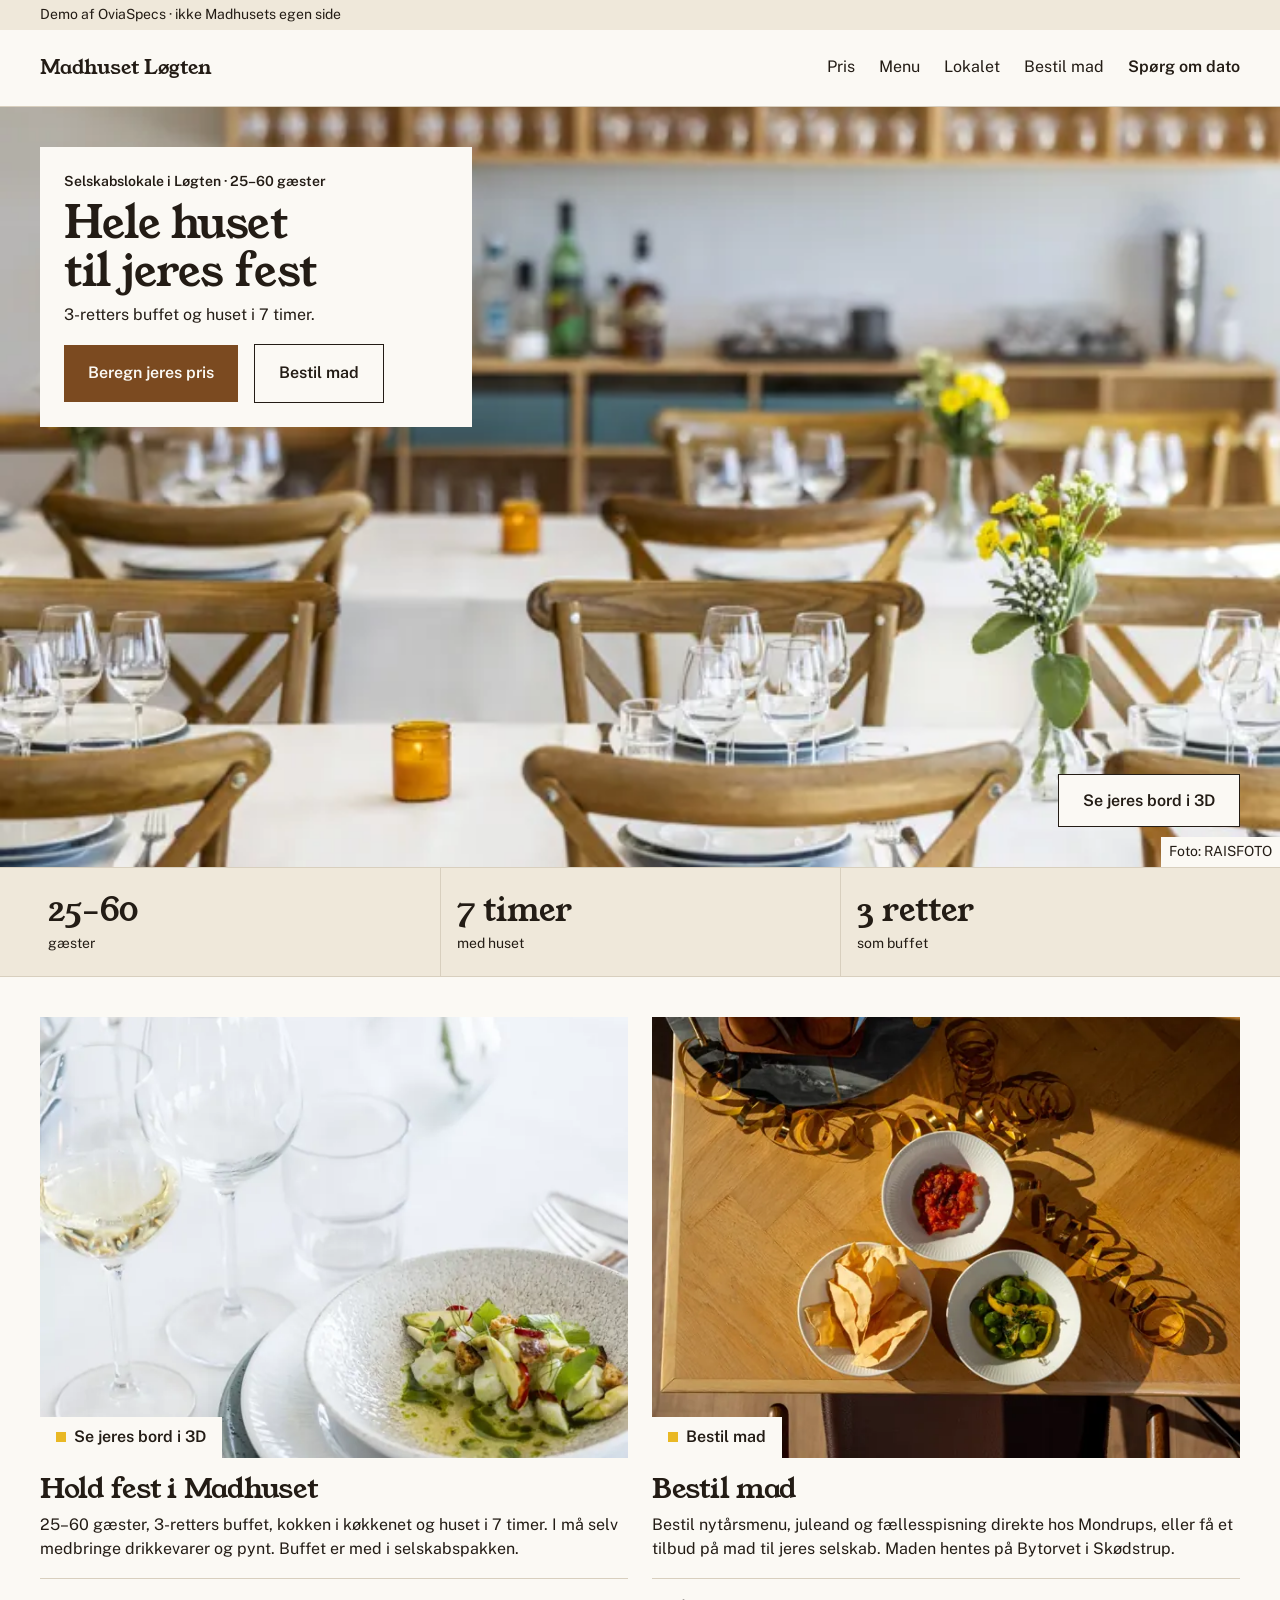
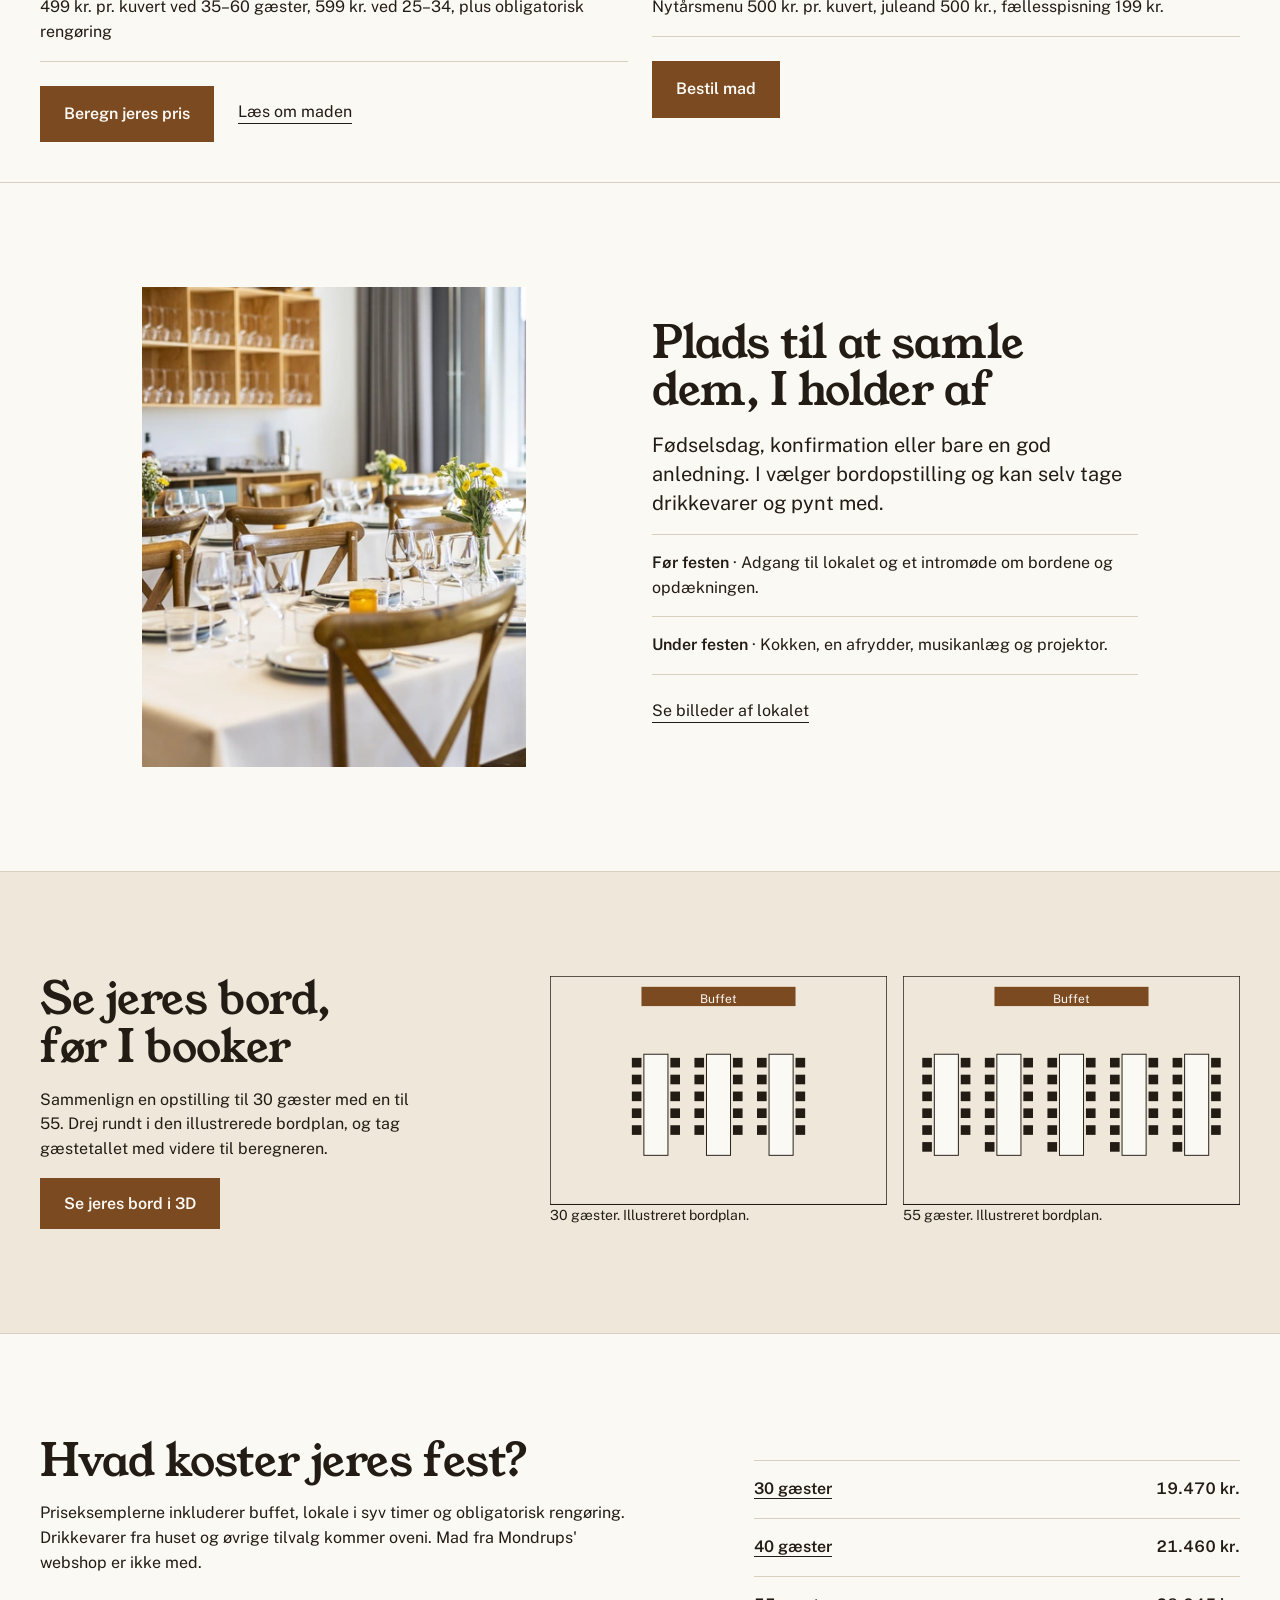
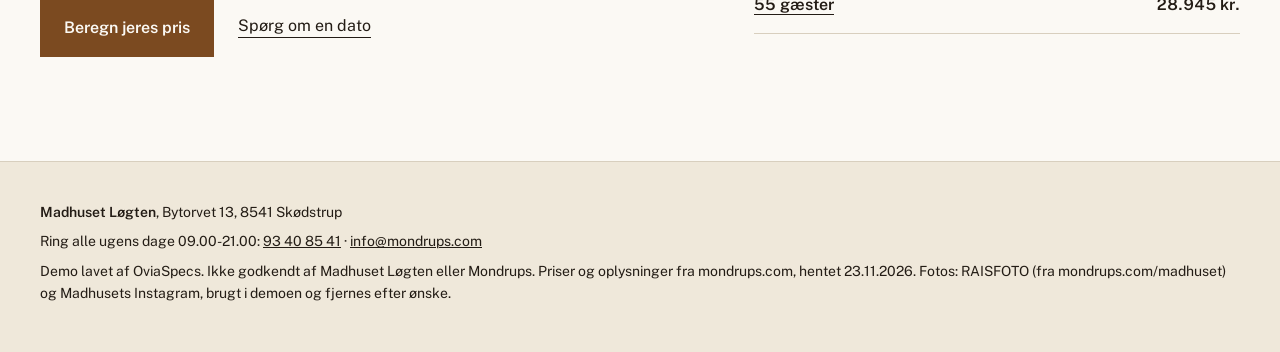
==== commit 148467a9: "Bestil mad, to indgange på forsiden, Se bordet blive dækket, responsive billeder, DESIGN.md og AGENT" ====
--- a/index.html
+++ b/index.html
@@ -3,12 +3,11 @@
 <head>
 <meta charset="utf-8">
 <meta name="viewport" content="width=device-width, initial-scale=1">
-<title>Madhuset Løgten: selskabslokale til 25-60 gæster | Demo</title>
-<meta name="description" content="Et helt hus til jeres fest. Selskabslokale i Løgten til 25-60 gæster, 3-retters buffet og huset i 7 timer. Se prisen for jeres fest.">
+<title>Madhuset Løgten: hold fest i salen eller bestil mad | Demo</title>
+<meta name="description" content="Hele huset til jeres fest: selskabslokale i Løgten til 25-60 gæster, 3-retters buffet og huset i 7 timer. Eller bestil mad fra Mondrups. Se prisen og jeres bord i 3D.">
 <meta name="robots" content="noindex">
 <link rel="icon" href="data:,">
 <link rel="preload" href="fonts/young-serif-latin-400-normal.woff2" as="font" type="font/woff2" crossorigin>
-<link rel="preload" href="img/sal.webp" as="image" fetchpriority="high">
 <link rel="stylesheet" href="css/tokens.css">
 <link rel="stylesheet" href="css/site.css">
 <script type="application/ld+json">
@@ -25,6 +24,7 @@
       <a href="pris.html">Pris</a>
       <a href="menu.html">Menu</a>
       <a href="lokalet.html">Lokalet</a>
+      <a href="bestil.html">Bestil mad</a>
       <a href="kontakt.html">Spørg om dato</a>
     </nav>
   </div>
@@ -33,7 +33,10 @@
 <main id="indhold">
   <section class="entrance">
     <figure class="entrance-foto">
-      <img src="img/sal.webp" width="1920" height="1281" fetchpriority="high" alt="Dækkede langborde med hvide duge, træstole, vinglas og gule blomster i Madhuset Løgten, set ind i salen">
+      <picture>
+        <source media="(max-width: 899px)" srcset="img/sal-m-720.webp 720w, img/sal-m-1080.webp 1080w" sizes="100vw">
+        <img src="img/sal-1440.webp" srcset="img/sal-960.webp 960w, img/sal-1440.webp 1440w, img/sal-1920.webp 1920w" sizes="100vw" width="1920" height="1281" fetchpriority="high" alt="Dækkede langborde med hvide duge, træstole, vinglas og gule blomster i Madhuset Løgten, set ind i salen">
+      </picture>
       <figcaption>Foto: RAISFOTO</figcaption>
       <button type="button" class="btn btn-sek entrance-3d" data-rundt>Se jeres bord i 3D</button>
     </figure>
@@ -43,7 +46,7 @@
       <p>3-retters buffet og huset i 7 timer.</p>
       <div class="actions">
         <a class="btn" href="pris.html">Beregn jeres pris</a>
-        <a class="link" href="tel:+4593408541">Ring 93 40 85 41</a>
+        <a class="btn btn-sek" href="bestil.html">Bestil mad</a>
       </div>
     </div>
   </section>
@@ -58,14 +61,61 @@
     </div>
   </section>
 
+  <section class="veje">
+    <div class="wrap">
+      <article class="vej">
+        <button type="button" class="vej-foto" data-rundt aria-label="Se jeres bord i 3D. Foto af en dækket tallerken og glas">
+          <picture>
+            <source media="(max-width: 899px)" srcset="img/bord-640.webp" width="640" height="959">
+            <img src="img/bord-1000.webp" width="1000" height="1499" loading="lazy" alt="Dækket bord med vinglas, tallerken og en ret i en lys skål på hvid dug">
+          </picture>
+          <span class="vej-merke">Se jeres bord i 3D</span>
+        </button>
+        <div class="vej-tekst">
+          <h2>Hold fest i Madhuset</h2>
+          <p>25–60 gæster, 3-retters buffet, kokken i køkkenet og huset i 7 timer. I må selv medbringe drikkevarer og pynt. Buffet er med i selskabspakken.</p>
+          <ul class="rows">
+            <li>499 kr. pr. kuvert ved 35–60 gæster, 599 kr. ved 25–34, plus obligatorisk rengøring</li>
+          </ul>
+          <div class="actions">
+            <a class="btn" href="pris.html">Beregn jeres pris</a>
+            <a class="link" href="menu.html">Læs om maden</a>
+          </div>
+        </div>
+      </article>
+
+      <article class="vej">
+        <a class="vej-foto" href="bestil.html" aria-label="Bestil mad. Foto af et dækket træbord med snacks">
+          <picture>
+            <source media="(max-width: 899px)" srcset="img/ig-nytaar-bord-720.webp" width="720" height="480">
+            <img src="img/ig-nytaar-bord-1280.webp" width="1280" height="854" loading="lazy" alt="Dækket træbord set ovenfra med skåle med snacks og guldfarvet serpentine">
+          </picture>
+          <span class="vej-merke">Bestil mad</span>
+        </a>
+        <div class="vej-tekst">
+          <h2>Bestil mad</h2>
+          <p>Bestil nytårsmenu, juleand og fællesspisning direkte hos Mondrups, eller få et tilbud på mad til jeres selskab. Maden hentes på Bytorvet i Skødstrup.</p>
+          <ul class="rows">
+            <li>Nytårsmenu 500 kr. pr. kuvert, juleand 500 kr., fællesspisning 199 kr.</li>
+          </ul>
+          <div class="actions">
+            <a class="btn" href="bestil.html">Bestil mad</a>
+          </div>
+        </div>
+      </article>
+    </div>
+  </section>
+
   <section class="front-story">
     <div class="wrap">
       <figure class="story-photo">
-        <img src="img/bord.webp" width="1568" height="2350" loading="lazy" alt="Et dækket bord med glas, tallerkener og en anrettet ret i en lys skål">
+        <picture>
+          <img src="img/sal-vindue.webp" width="800" height="534" loading="lazy" alt="Lange borde med træstole og dækkede pladser foran store vinduer">
+        </picture>
       </figure>
       <div class="story-copy">
         <h2>Plads til at samle dem, I holder af</h2>
-        <p class="lead">Fødselsdag, konfirmation eller bare en god anledning til at samle familien. I vælger bordopstilling og kan selv tage drikkevarer og pynt med.</p>
+        <p class="lead">Fødselsdag, konfirmation eller bare en god anledning. I vælger bordopstilling og kan selv tage drikkevarer og pynt med.</p>
         <ul class="rows">
           <li><strong>Før festen</strong> · Adgang til lokalet og et intromøde om bordene og opdækningen.</li>
           <li><strong>Under festen</strong> · Kokken, en afrydder, musikanlæg og projektor.</li>
@@ -95,22 +145,11 @@
     </div>
   </section>
 
-  <section class="front-menu">
-    <div class="wrap">
-      <div>
-        <h2>Tre retter fra køkkenet</h2>
-        <p>Buffet, surdejsbrød med dyppelser og lokal kaffe på kande. Ring og hør, hvilke retter menuen består af.</p>
-        <a class="link" href="menu.html">Se selskabsmenuen</a>
-      </div>
-      <img src="img/buffet.jpg" width="1200" height="800" loading="lazy" alt="Et udvalg af retter fra Mondrups med salater, kød og tilbehør">
-    </div>
-  </section>
-
   <section class="front-price">
     <div class="wrap">
       <div class="front-price-copy">
         <h2>Hvad koster jeres fest?</h2>
-        <p>Priseksemplerne inkluderer buffet, lokale i syv timer og obligatorisk rengøring. Drikkevarer fra huset og øvrige tilvalg kommer oveni.</p>
+        <p>Priseksemplerne inkluderer buffet, lokale i syv timer og obligatorisk rengøring. Drikkevarer fra huset og øvrige tilvalg kommer oveni. Mad fra Mondrups' webshop er ikke med.</p>
         <div class="actions">
           <a class="btn" href="pris.html">Beregn jeres pris</a>
           <a class="link" href="kontakt.html">Spørg om en dato</a>
@@ -146,7 +185,7 @@
         <p class="small" id="rundt-status" role="status"></p>
       </div>
       <figure class="rundt-foto">
-        <img src="img/sal.webp" width="1920" height="1281" loading="lazy" alt="Dækkede langborde med træstole, vinglas og gule blomster i Madhuset Løgten">
+        <img src="img/sal-960.webp" width="960" height="641" loading="lazy" alt="Dækkede langborde med træstole, vinglas og gule blomster i Madhuset Løgten">
         <figcaption class="small">Foto af lokalet. Foto: RAISFOTO.</figcaption>
       </figure>
     </div>
@@ -156,8 +195,8 @@
         <button type="button" data-antal="55" aria-pressed="false">55 gæster</button>
       </div>
       <div class="rundt-valg" id="rundt-vinkler" role="group" aria-label="Synsvinkel">
-        <button type="button" data-vinkel="langs" aria-pressed="true">Se langs bordene</button>
-        <button type="button" data-vinkel="oppefra" aria-pressed="false">Se ovenfra</button>
+        <button type="button" data-vinkel="bord" aria-pressed="true">Ved bordet</button>
+        <button type="button" data-vinkel="oppefra" aria-pressed="false">Ovenfra</button>
       </div>
       <div class="rundt-kontrol" id="rundt-kontrol">
         <button type="button" data-drej="-1">Drej til venstre</button>
@@ -176,7 +215,7 @@
     <div>
       <p><strong>Madhuset Løgten</strong>, Bytorvet 13, 8541 Skødstrup</p>
       <p>Ring alle ugens dage 09.00-21.00: <a href="tel:+4593408541">93 40 85 41</a> · <a href="mailto:info@mondrups.com">info@mondrups.com</a></p>
-      <p>Demo lavet af OviaSpecs. Ikke godkendt af Madhuset Løgten eller Mondrups. Priser og oplysninger fra mondrups.com/madhuset, hentet 23.11.2026. Fotos: RAISFOTO, fra mondrups.com/madhuset, brugt i demoen og fjernes efter ønske.</p>
+      <p>Demo lavet af OviaSpecs. Ikke godkendt af Madhuset Løgten eller Mondrups. Priser og oplysninger fra mondrups.com, hentet 23.11.2026. Fotos: RAISFOTO (fra mondrups.com/madhuset) og Madhusets Instagram, brugt i demoen og fjernes efter ønske.</p>
     </div>
   </div>
 </footer>
--- a/css/site.css
+++ b/css/site.css
@@ -181,7 +181,8 @@
 .skip:focus { transform: none; }
 .demo { padding-block: var(--s-4); }
 .top .wrap { row-gap: var(--s-4); }
-.nav { gap: 0 clamp(0.7rem, 3.6vw, 1.5rem); }
+.nav { gap: 0 clamp(0.5rem, 2.4vw, 1.25rem); }
+.nav a { font-size: 0.9375rem; }
 .nav a { display: inline-flex; align-items: center; padding-block: var(--s-4); }
 .nav a:last-child { font-weight: 600; }
 .nav a[aria-current="page"] { text-decoration-color: var(--c-sun); text-decoration-thickness: 3px; }
@@ -267,13 +268,14 @@
   .page-head { padding-block: var(--s-64); }
   .demo { padding-inline: var(--s-40); }
   .top .wrap { align-items: center; }
-  .top .brand { grid-column: 1 / 6; }
-  .top .nav { grid-column: 7 / -1; justify-content: flex-end; }
+  .top .brand { grid-column: 1 / 5; }
+  .top .nav { grid-column: 5 / -1; justify-content: flex-end; gap: var(--s-16) var(--s-24); }
   .nav { gap: var(--s-24); }
-  .entrance { height: clamp(540px, calc(100svh - 110px), 860px); }
+  .nav a { font-size: var(--t-16); }
+  .entrance { height: clamp(520px, calc(100svh - 140px), 860px); }
   .entrance-foto, .entrance-foto img { height: 100%; }
   .entrance-foto img { aspect-ratio: auto; object-position: 50% 68%; }
-  .entrance-panel { position: absolute; top: var(--s-40); left: var(--s-40); width: min(26rem, 40%); }
+  .entrance-panel { position: absolute; top: var(--s-40); left: var(--s-40); width: min(27rem, 47%); }
   .entrance-panel h1 { font-size: var(--t-44); }
   .entrance-3d { right: var(--s-40); bottom: var(--s-40); }
   .entrance-foto figcaption { left: auto; right: 0; bottom: 0; }
@@ -320,3 +322,48 @@
 @media (prefers-reduced-motion: reduce) {
   * { transition: none !important; animation: none !important; scroll-behavior: auto !important; }
 }
+
+/* ---------- To veje ind: Hold fest i Madhuset og Bestil mad ---------- */
+.entrance-panel .actions { flex-direction: row; gap: var(--s-8) var(--s-16); }
+.veje .wrap { row-gap: var(--s-40); }
+.vej { display: grid; gap: var(--s-16); align-content: start; }
+.vej-foto { position: relative; display: block; padding: 0; border: 0; background: none; cursor: pointer; font: inherit; color: inherit; text-align: left; text-decoration: none; }
+.vej-foto img { width: 100%; aspect-ratio: 4 / 3; object-fit: cover; }
+.vej-merke { position: absolute; left: 0; bottom: 0; background: var(--c-paper); padding: var(--s-8) var(--s-16); font-weight: 600; }
+.vej-merke::before { content: ""; display: inline-block; width: 10px; height: 10px; background: var(--c-sun); margin-right: var(--s-8); }
+.vej-foto:hover .vej-merke { text-decoration: underline; text-underline-offset: 4px; }
+.vej-tekst h2 { margin-bottom: var(--s-8); font-size: var(--t-28); }
+.vej-tekst .rows { margin-bottom: 0; }
+.veje { padding-block: var(--s-40); }
+
+/* ---------- Bestil mad ---------- */
+.bestil-hero { padding: 0; border-top: 0; }
+.bestil-hero .photo img { aspect-ratio: 16 / 9; object-fit: cover; }
+.bestil-direkte h2, .bestil-tilbud h2 { margin-bottom: var(--s-16); }
+.produkter { display: grid; gap: var(--s-40); }
+.produkt { display: grid; gap: var(--s-16); align-content: start; border-top: 1px solid var(--c-ink); padding-top: var(--s-16); }
+.produkt img { width: 100%; aspect-ratio: 4 / 3; object-fit: cover; }
+.produkt-tekst h3 { font-size: var(--t-28); margin-bottom: var(--s-8); }
+.produkt-pris { font-weight: 600; font-size: var(--t-20); margin-bottom: var(--s-8); }
+.produkt .rows { margin-bottom: var(--s-16); }
+.produkt .status { font-weight: 600; margin-bottom: var(--s-16); }
+.bestil-valg { display: grid; gap: var(--s-8); margin-bottom: var(--s-16); max-width: 22rem; }
+.bestil-valg label { font-weight: 600; }
+.bestil-valg input { font: inherit; color: inherit; background: var(--c-paper); border: 0; border-bottom: 2px solid var(--c-ink); border-radius: 0; padding: var(--s-8) 0; min-height: 48px; width: 100%; font-variant-numeric: tabular-nums; }
+.bestil-valg .overslag { margin: 0; font-size: var(--t-14); }
+.produkt .btn { margin-right: var(--s-16); margin-bottom: var(--s-8); }
+.tilbud-tekst p { max-width: 60ch; }
+.tilbud-form { max-width: 34rem; margin-top: var(--s-24); }
+.field select, .field textarea { font: inherit; color: inherit; background: var(--c-paper); border: 1px solid var(--c-ink); border-radius: 0; padding: var(--s-8); min-height: 48px; width: 100%; }
+
+@media (min-width: 900px) {
+  .entrance-panel .actions { flex-wrap: wrap; }
+  .veje .wrap > .vej { grid-column: span 6; }
+  .veje .vej { grid-template-columns: 1fr; }
+  .bestil-hero .photo img { aspect-ratio: 21 / 8; }
+  .produkter { grid-template-columns: repeat(2, minmax(0, 1fr)); gap: var(--s-40) var(--s-24); }
+  .produkt-uden-foto { grid-column: 1 / -1; }
+  .produkt-uden-foto .produkt-tekst { max-width: 46rem; }
+  .tilbud-tekst { grid-column: 1 / 7; }
+  .tilbud-form { grid-column: 7 / -1; margin-top: 0; max-width: none; }
+}
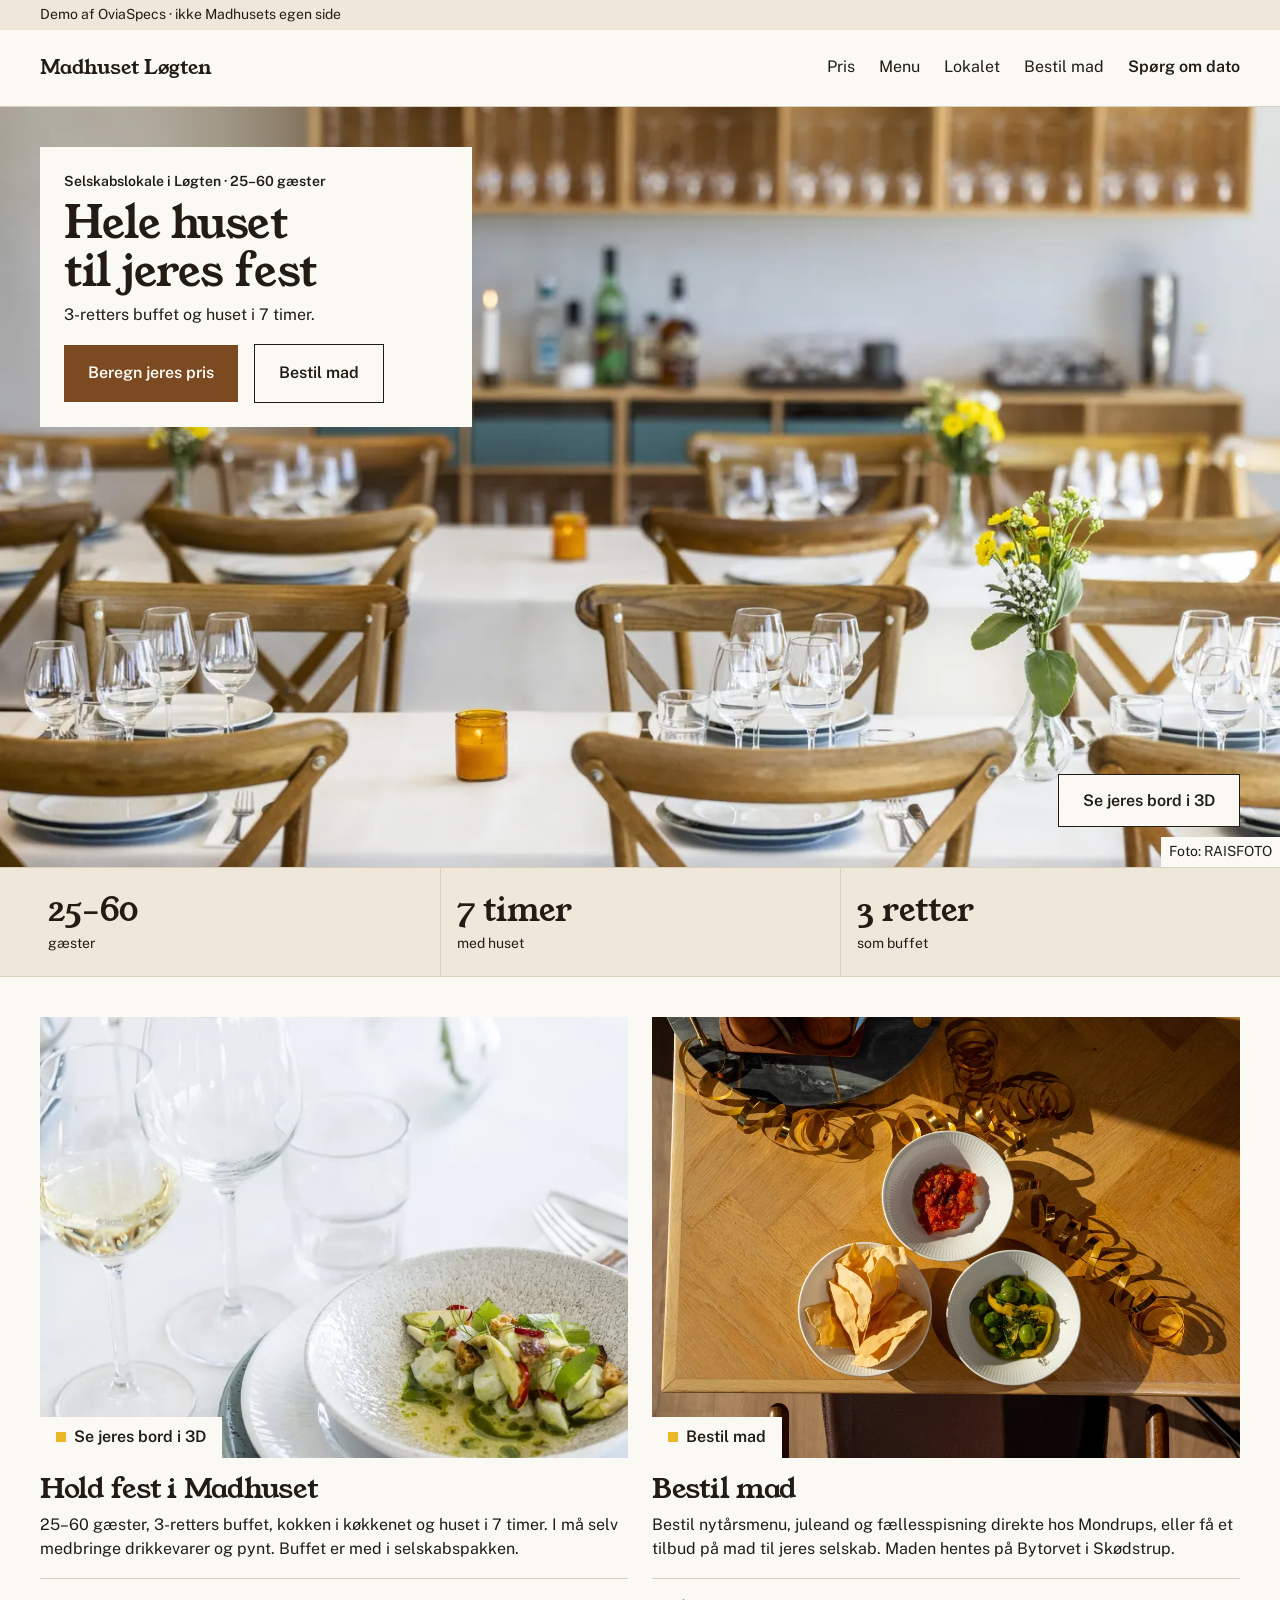
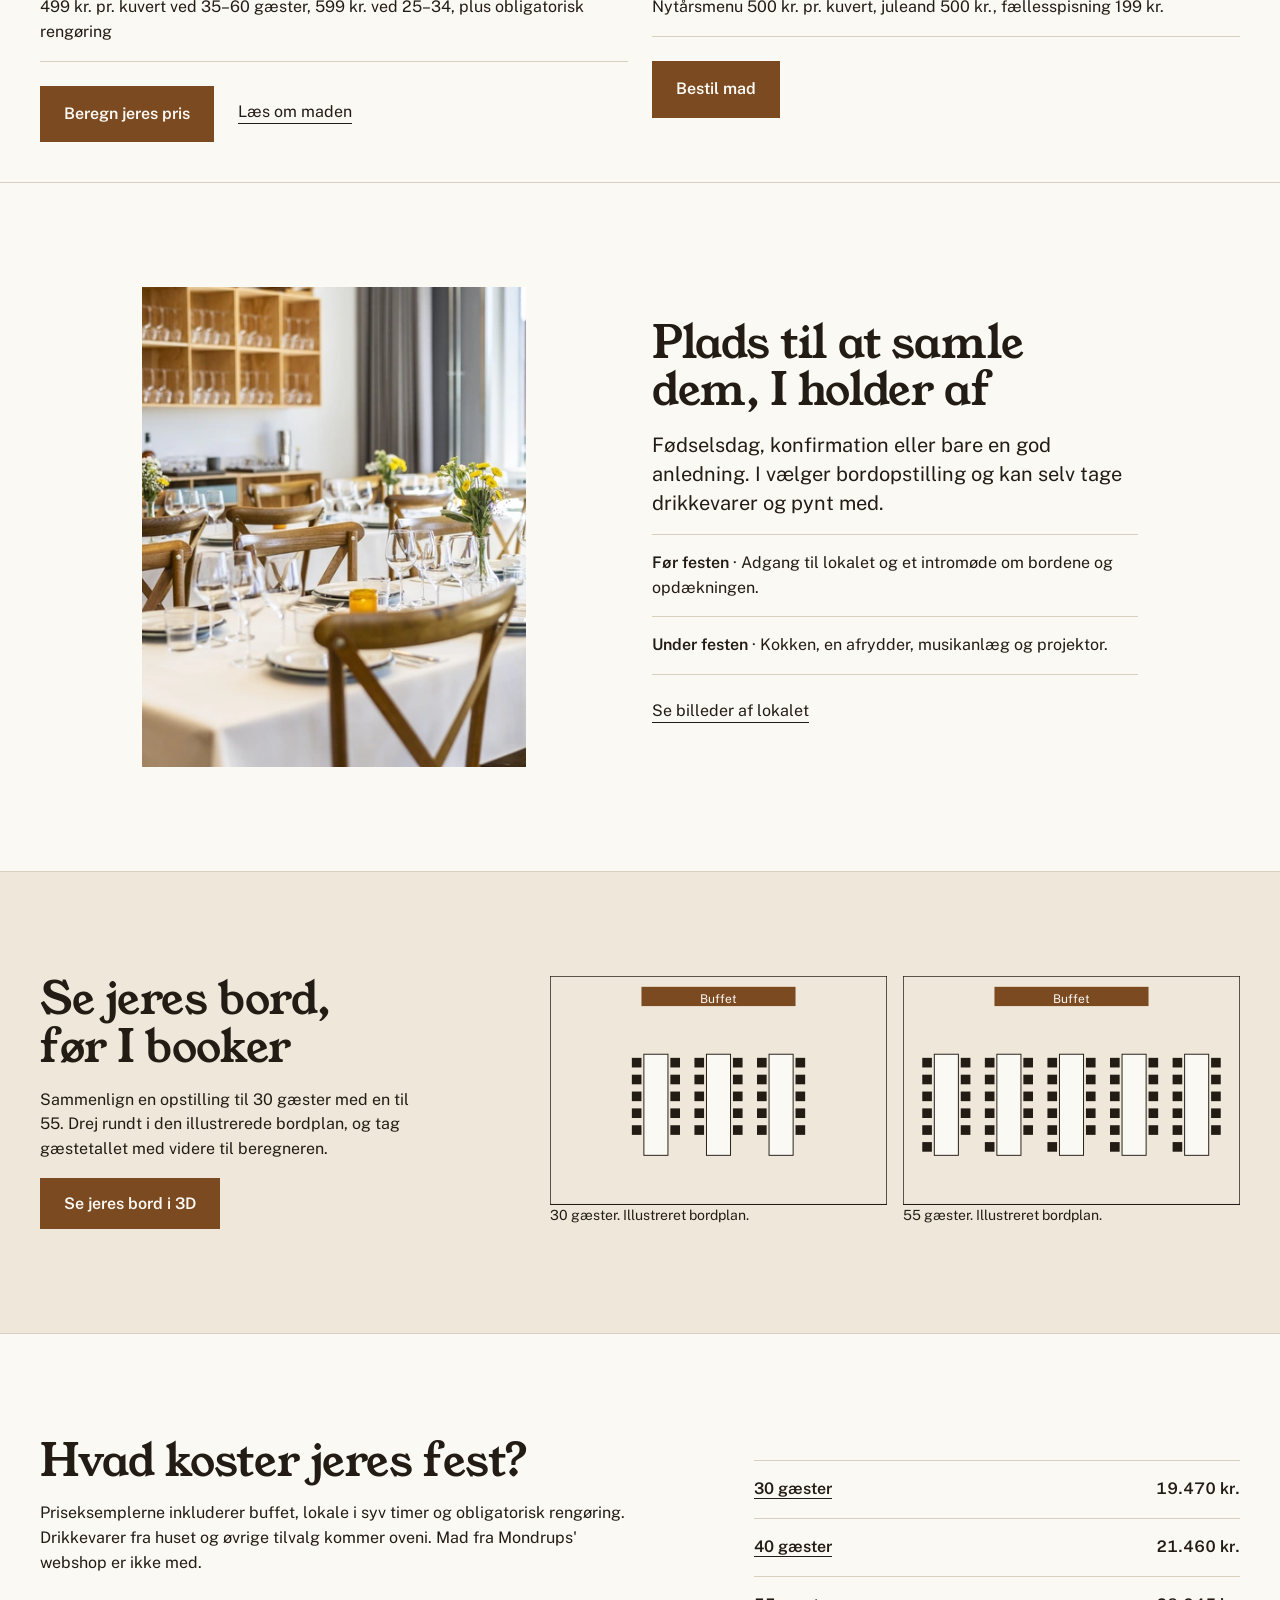
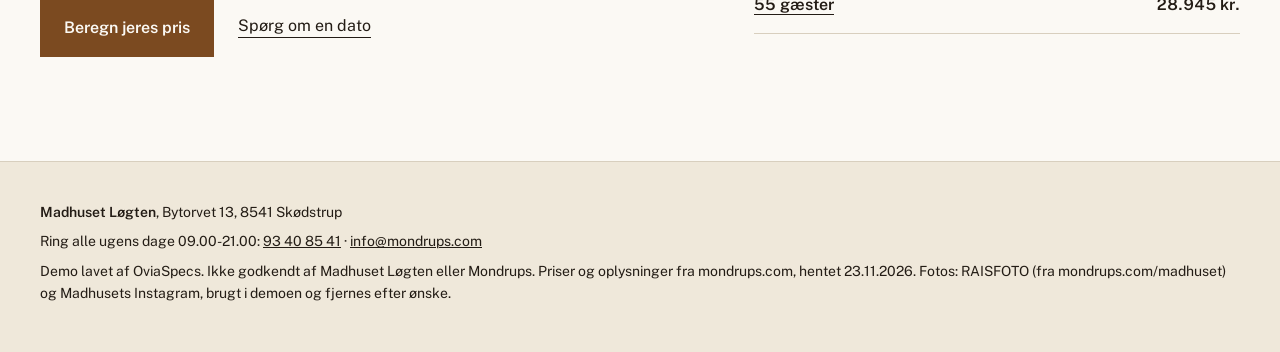
==== commit c91b94b9: "Hastighed: forhent 3D i tomgang, reservér plads (CLS), parallel modulindlæsning, skrifttype-preload," ====
--- a/index.html
+++ b/index.html
@@ -8,8 +8,12 @@
 <meta name="robots" content="noindex">
 <link rel="icon" href="data:,">
 <link rel="preload" href="fonts/young-serif-latin-400-normal.woff2" as="font" type="font/woff2" crossorigin>
+<link rel="preload" href="fonts/public-sans-latin-400-normal.woff2" as="font" type="font/woff2" crossorigin>
+<link rel="preload" href="fonts/public-sans-latin-600-normal.woff2" as="font" type="font/woff2" crossorigin>
 <link rel="stylesheet" href="css/tokens.css">
 <link rel="stylesheet" href="css/site.css">
+<link rel="modulepreload" href="js/rundt.js">
+<link rel="modulepreload" href="js/plan.js">
 <script type="application/ld+json">
 {"@context":"https://schema.org","@type":"EventVenue","name":"Madhuset Løgten","telephone":"+4593408541","email":"info@mondrups.com","address":{"@type":"PostalAddress","streetAddress":"Bytorvet 13","postalCode":"8541","addressLocality":"Skødstrup","addressCountry":"DK"},"maximumAttendeeCapacity":60}
 </script>
@@ -67,7 +71,7 @@
         <button type="button" class="vej-foto" data-rundt aria-label="Se jeres bord i 3D. Foto af en dækket tallerken og glas">
           <picture>
             <source media="(max-width: 899px)" srcset="img/bord-640.webp" width="640" height="959">
-            <img src="img/bord-1000.webp" width="1000" height="1499" loading="lazy" alt="Dækket bord med vinglas, tallerken og en ret i en lys skål på hvid dug">
+            <img src="img/bord-1000.webp" width="1000" height="1499" loading="lazy" decoding="async" alt="Dækket bord med vinglas, tallerken og en ret i en lys skål på hvid dug">
           </picture>
           <span class="vej-merke">Se jeres bord i 3D</span>
         </button>
@@ -88,7 +92,7 @@
         <a class="vej-foto" href="bestil.html" aria-label="Bestil mad. Foto af et dækket træbord med snacks">
           <picture>
             <source media="(max-width: 899px)" srcset="img/ig-nytaar-bord-720.webp" width="720" height="480">
-            <img src="img/ig-nytaar-bord-1280.webp" width="1280" height="854" loading="lazy" alt="Dækket træbord set ovenfra med skåle med snacks og guldfarvet serpentine">
+            <img src="img/ig-nytaar-bord-1280.webp" width="1280" height="854" loading="lazy" decoding="async" alt="Dækket træbord set ovenfra med skåle med snacks og guldfarvet serpentine">
           </picture>
           <span class="vej-merke">Bestil mad</span>
         </a>
@@ -110,7 +114,7 @@
     <div class="wrap">
       <figure class="story-photo">
         <picture>
-          <img src="img/sal-vindue.webp" width="800" height="534" loading="lazy" alt="Lange borde med træstole og dækkede pladser foran store vinduer">
+          <img src="img/sal-vindue.webp" width="800" height="534" loading="lazy" decoding="async" alt="Lange borde med træstole og dækkede pladser foran store vinduer">
         </picture>
       </figure>
       <div class="story-copy">
@@ -134,11 +138,11 @@
       </div>
       <div class="planer">
         <figure>
-          <svg id="plan30" class="plan" aria-hidden="true"></svg>
+          <svg id="plan30" class="plan" viewBox="-7 -4.75 14 9.5" aria-hidden="true"></svg>
           <figcaption class="small">30 gæster. Illustreret bordplan.</figcaption>
         </figure>
         <figure>
-          <svg id="plan55" class="plan" aria-hidden="true"></svg>
+          <svg id="plan55" class="plan" viewBox="-7 -4.75 14 9.5" aria-hidden="true"></svg>
           <figcaption class="small">55 gæster. Illustreret bordplan.</figcaption>
         </figure>
       </div>
@@ -185,7 +189,7 @@
         <p class="small" id="rundt-status" role="status"></p>
       </div>
       <figure class="rundt-foto">
-        <img src="img/sal-960.webp" width="960" height="641" loading="lazy" alt="Dækkede langborde med træstole, vinglas og gule blomster i Madhuset Løgten">
+        <img src="img/sal-960.webp" width="960" height="641" loading="lazy" decoding="async" alt="Dækkede langborde med træstole, vinglas og gule blomster i Madhuset Løgten">
         <figcaption class="small">Foto af lokalet. Foto: RAISFOTO.</figcaption>
       </figure>
     </div>
@@ -220,6 +224,5 @@
   </div>
 </footer>
 <script type="module" src="js/rundt.js"></script>
-<script type="module" src="js/lokalet.js"></script>
 </body>
 </html>
--- a/css/tokens.css
+++ b/css/tokens.css
@@ -10,7 +10,7 @@
   --c-accent: #7B4A20;
   --c-line: #D8CFBE;
   --c-sun: #E9B824;
-  --c-oak: #A9743A;
+  --c-oak: #B68649;
 
   --f-display: "Young Serif", "Iowan Old Style", "Palatino Linotype", Georgia, serif;
   --f-body: "Public Sans", system-ui, -apple-system, "Segoe UI", Roboto, sans-serif;
--- a/css/site.css
+++ b/css/site.css
@@ -367,3 +367,8 @@
   .tilbud-tekst { grid-column: 1 / 7; }
   .tilbud-form { grid-column: 7 / -1; margin-top: 0; max-width: none; }
 }
+
+/* Reserveret plads, så siden ikke hopper, når beregneren udfylder tal */
+#total-sub { min-height: 3em; }
+#lines { min-height: 11.5rem; }
+.rundt-maerke { min-width: 9.5rem; }
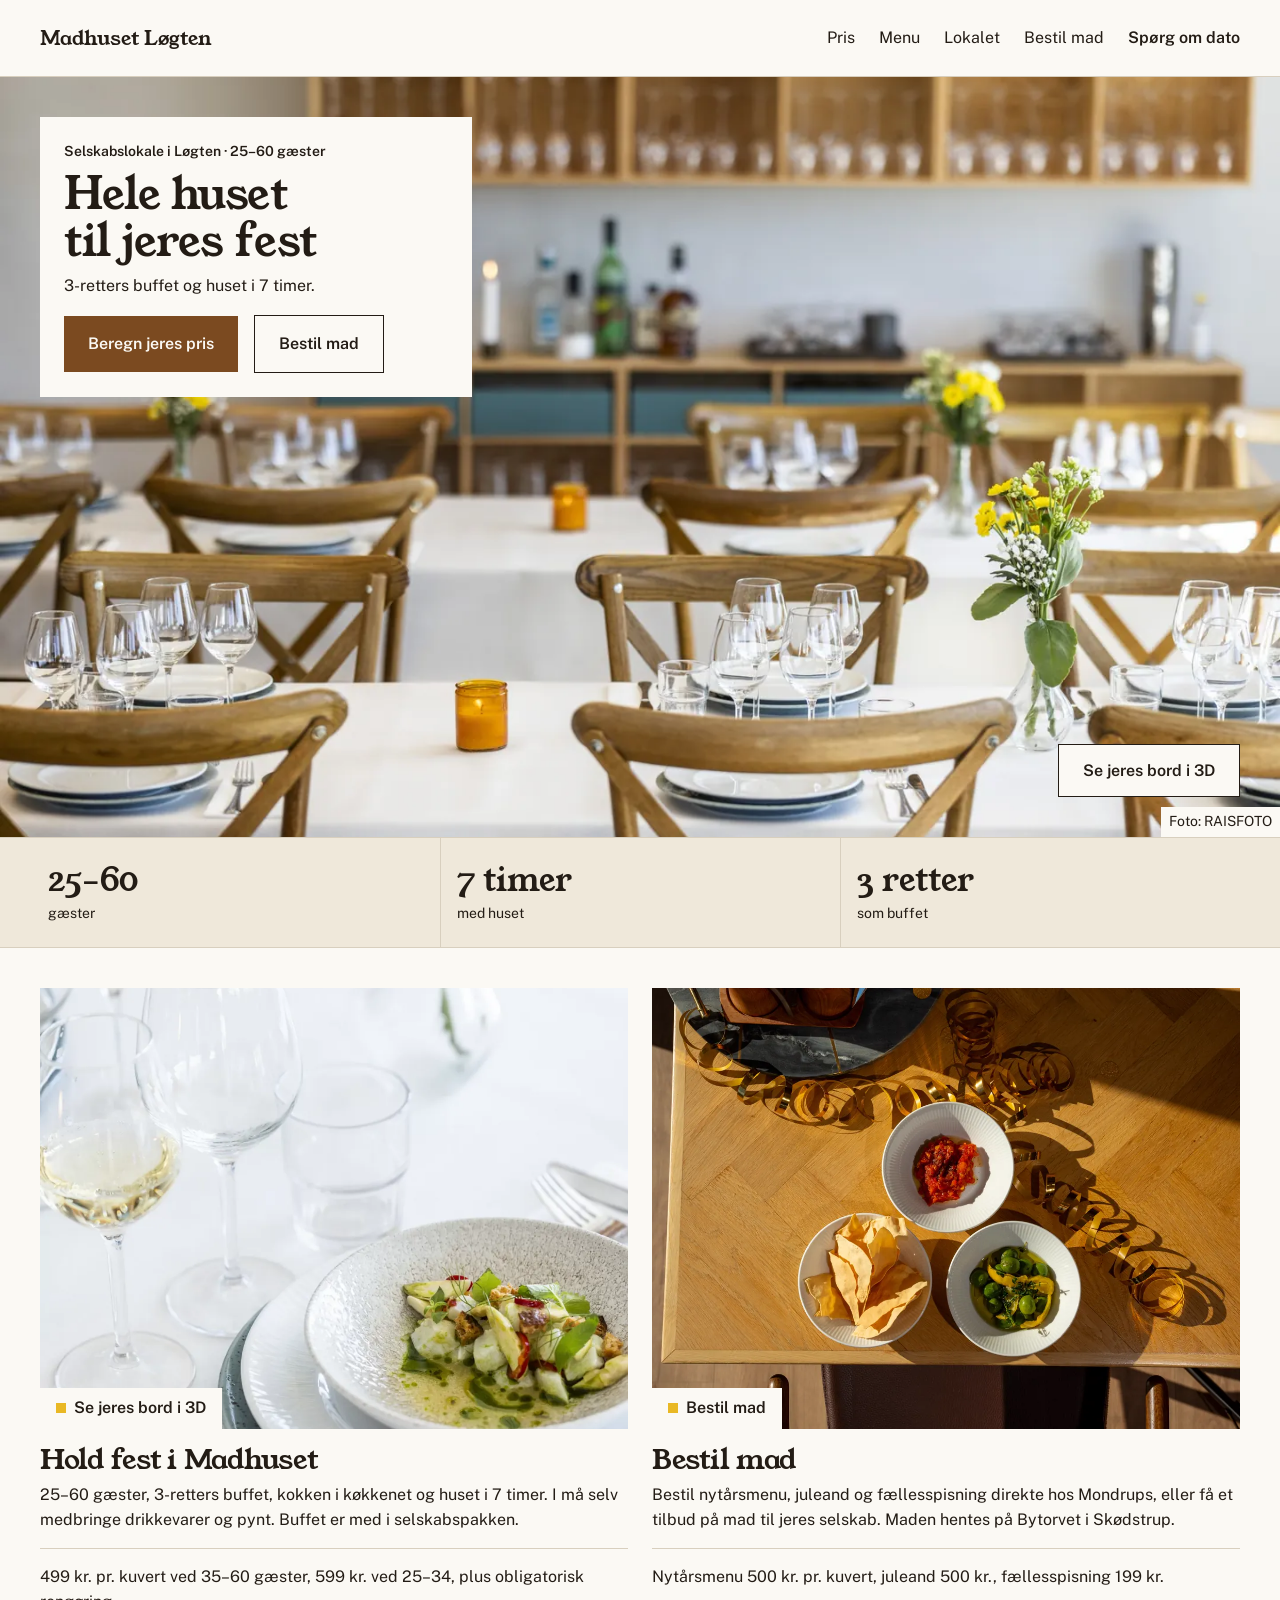
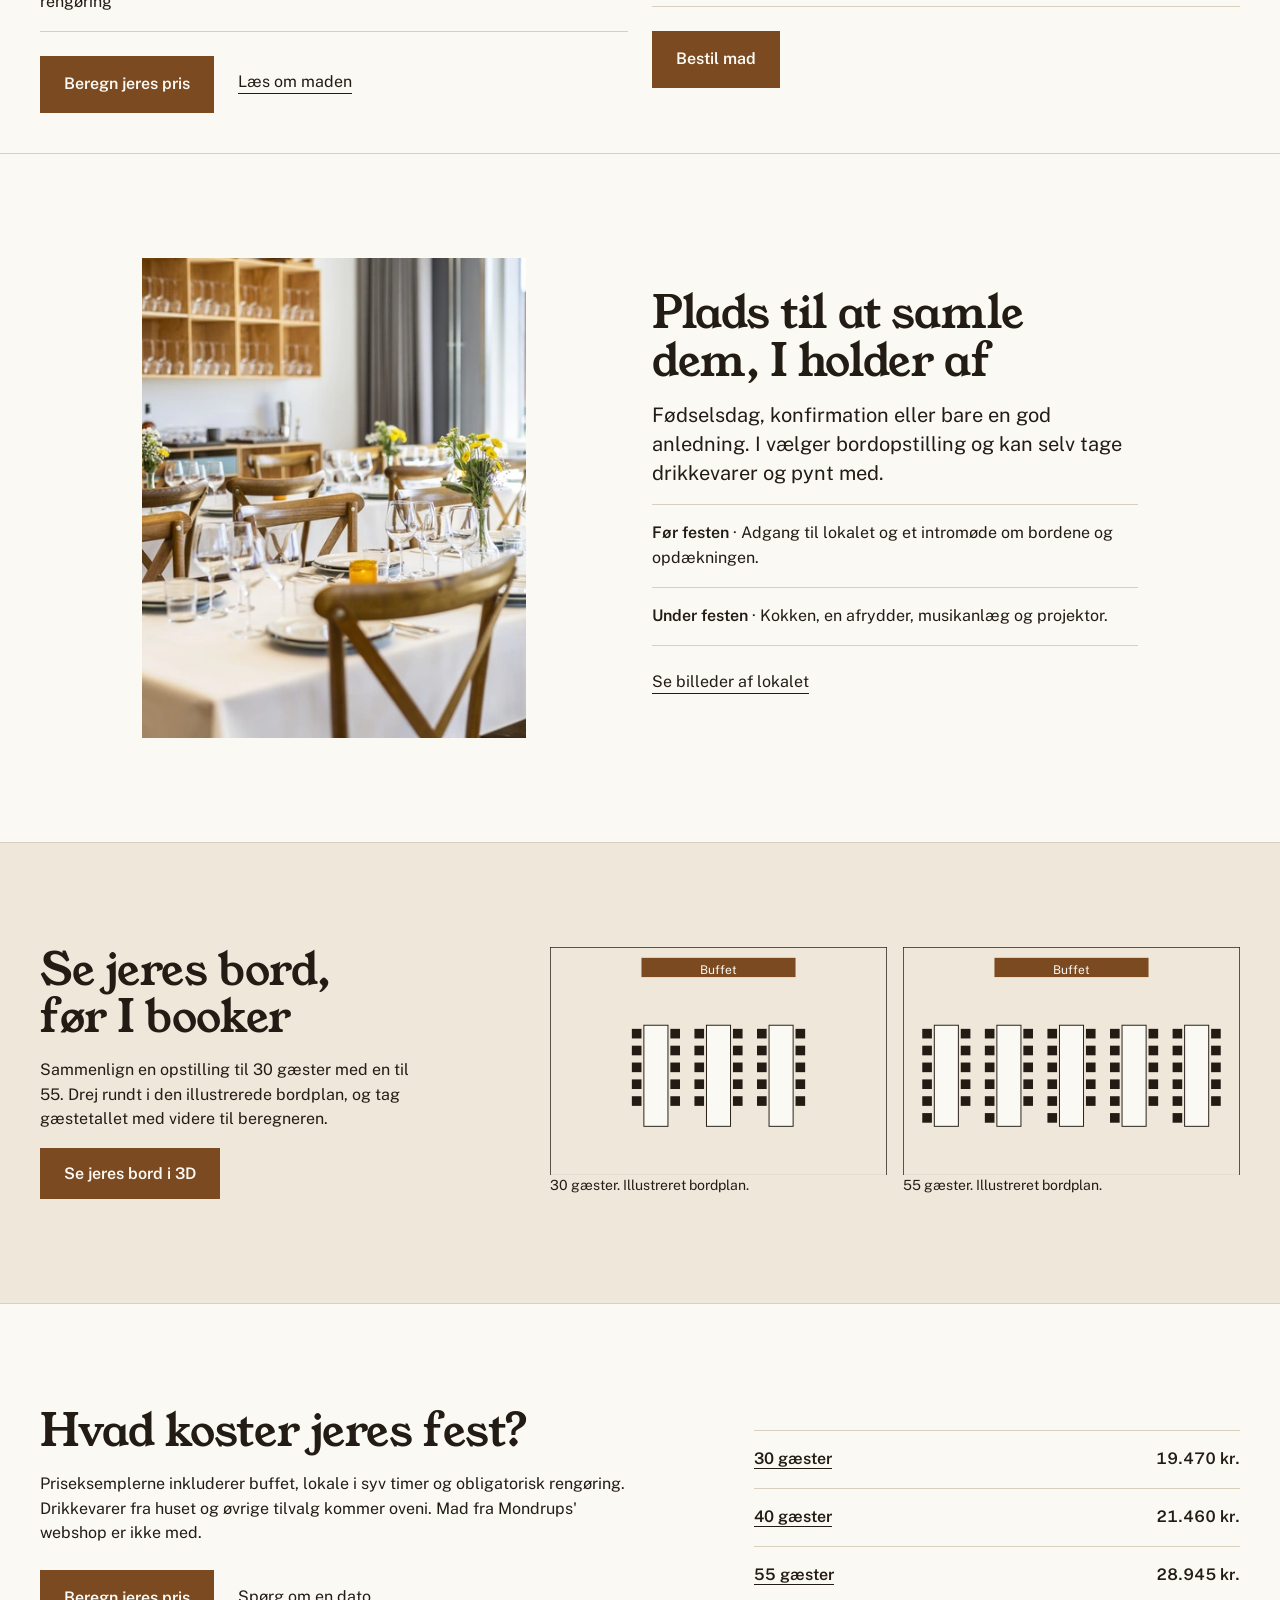
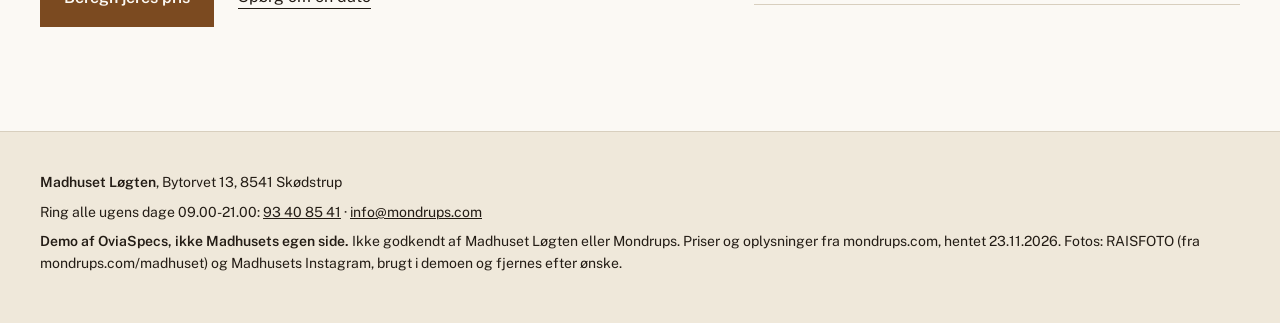
==== commit a72d9b84: "Fjern demobjælken øverst (navigationen starter øverst), diskret demomarkering i footeren Co-Authored" ====
--- a/index.html
+++ b/index.html
@@ -6,7 +6,11 @@
 <title>Madhuset Løgten: hold fest i salen eller bestil mad | Demo</title>
 <meta name="description" content="Hele huset til jeres fest: selskabslokale i Løgten til 25-60 gæster, 3-retters buffet og huset i 7 timer. Eller bestil mad fra Mondrups. Se prisen og jeres bord i 3D.">
 <meta name="robots" content="noindex">
-<link rel="icon" href="data:,">
+<link rel="icon" href="favicon-32.png" sizes="32x32" type="image/png">
+<link rel="shortcut icon" href="favicon.ico">
+<link rel="apple-touch-icon" href="apple-touch-icon.png">
+<link rel="manifest" href="site.webmanifest">
+<meta name="theme-color" content="#FBF9F4">
 <link rel="preload" href="fonts/young-serif-latin-400-normal.woff2" as="font" type="font/woff2" crossorigin>
 <link rel="preload" href="fonts/public-sans-latin-400-normal.woff2" as="font" type="font/woff2" crossorigin>
 <link rel="preload" href="fonts/public-sans-latin-600-normal.woff2" as="font" type="font/woff2" crossorigin>
@@ -20,7 +24,6 @@
 </head>
 <body>
 <a class="skip" href="#indhold">Gå til indhold</a>
-<div class="demo"><p>Demo af OviaSpecs · ikke Madhusets egen side</p></div>
 <header class="top">
   <div class="wrap">
     <a class="brand" href="index.html">Madhuset Løgten</a>
@@ -181,11 +184,12 @@
     <div class="rundt-hoved">
       <div class="rundt-model">
         <div class="rundt-scene-ramme">
-          <div class="rundt-scene" id="rundt-scene" tabindex="0" role="application" aria-label="Illustreret bordplan i 3D. Træk eller brug piletasterne for at dreje. Home nulstiller."></div>
+          <div class="rundt-scene" id="rundt-scene" tabindex="0" role="application" aria-label="Illustreret bordplan i 3D. Træk eller brug piletasterne for at dreje. Knib med to fingre, eller brug plus og minus for at zoome. Home nulstiller."></div>
+          <p class="rundt-tip">Træk for at dreje · Knib for at zoome</p>
           <div class="rundt-planer" id="rundt-planer" hidden></div>
           <p class="rundt-maerke" id="rundt-maerke" role="status">30 gæster · 3 borde</p>
         </div>
-        <p class="small">Illustreret bordplan. Mål og indretning er vejledende. Den faktiske opstilling aftaler I med Madhuset.</p>
+        <p class="small">Illustreret bordplan. 360°-visningen er en digital illustration inspireret af Madhusets fotos.</p>
         <p class="small" id="rundt-status" role="status"></p>
       </div>
       <figure class="rundt-foto">
@@ -199,7 +203,7 @@
         <button type="button" data-antal="55" aria-pressed="false">55 gæster</button>
       </div>
       <div class="rundt-valg" id="rundt-vinkler" role="group" aria-label="Synsvinkel">
-        <button type="button" data-vinkel="bord" aria-pressed="true">Ved bordet</button>
+        <button type="button" data-vinkel="bord" aria-pressed="true">Inde i salen</button>
         <button type="button" data-vinkel="oppefra" aria-pressed="false">Ovenfra</button>
       </div>
       <div class="rundt-kontrol" id="rundt-kontrol">
@@ -219,7 +223,7 @@
     <div>
       <p><strong>Madhuset Løgten</strong>, Bytorvet 13, 8541 Skødstrup</p>
       <p>Ring alle ugens dage 09.00-21.00: <a href="tel:+4593408541">93 40 85 41</a> · <a href="mailto:info@mondrups.com">info@mondrups.com</a></p>
-      <p>Demo lavet af OviaSpecs. Ikke godkendt af Madhuset Løgten eller Mondrups. Priser og oplysninger fra mondrups.com, hentet 23.11.2026. Fotos: RAISFOTO (fra mondrups.com/madhuset) og Madhusets Instagram, brugt i demoen og fjernes efter ønske.</p>
+      <p><strong>Demo af OviaSpecs, ikke Madhusets egen side.</strong> Ikke godkendt af Madhuset Løgten eller Mondrups. Priser og oplysninger fra mondrups.com, hentet 23.11.2026. Fotos: RAISFOTO (fra mondrups.com/madhuset) og Madhusets Instagram, brugt i demoen og fjernes efter ønske.</p>
     </div>
   </div>
 </footer>
--- a/css/site.css
+++ b/css/site.css
@@ -35,8 +35,6 @@
 section + section { border-top: 1px solid var(--c-line); }
 
 /* Demo-stribe */
-.demo { background: var(--c-surface); font-size: var(--t-14); padding: var(--s-8) var(--s-24); }
-.demo p { margin: 0; max-width: none; }
 
 /* Header */
 .top { padding-block: var(--s-16); border-bottom: 1px solid var(--c-line); }
@@ -179,7 +177,6 @@
 /* ---------- Identitet fra fotoernes materialer: hvid dug, træ, glas, gule blomster ---------- */
 .skip { position: absolute; top: var(--s-8); left: var(--s-8); z-index: 10; padding: var(--s-8) var(--s-16); background: var(--c-paper); transform: translateY(-150%); }
 .skip:focus { transform: none; }
-.demo { padding-block: var(--s-4); }
 .top .wrap { row-gap: var(--s-4); }
 .nav { gap: 0 clamp(0.5rem, 2.4vw, 1.25rem); }
 .nav a { font-size: 0.9375rem; }
@@ -233,10 +230,12 @@
 
 /* 3D-visningen: bordplan ved siden af fotoet af lokalet */
 [hidden] { display: none !important; }
-dialog { border: 0; padding: 0; margin: 0; width: 100%; max-width: none; height: 100dvh; max-height: none; background: var(--c-paper); color: var(--c-ink); }
+dialog { overscroll-behavior: contain; border: 0; padding: 0; margin: 0; width: 100%; max-width: none; height: 100dvh; max-height: none; background: var(--c-paper); color: var(--c-ink); }
 dialog::backdrop { background: var(--c-ink); }
+body:has(#rundt[open]) { overflow: hidden; }
 .rundt-ramme { display: flex; flex-direction: column; gap: var(--s-8); height: 100%; padding: var(--s-16) var(--s-24); max-width: 1280px; margin-inline: auto; }
 .rundt-ramme p { margin: 0; max-width: none; }
+#rundt-status:empty { display: none; }
 .rundt-top { display: flex; justify-content: space-between; align-items: center; }
 .rundt-top h2 { font-size: var(--t-20); }
 .rundt-faner, .rundt-valg, .rundt-kontrol { display: flex; flex-wrap: wrap; gap: var(--s-8); }
@@ -246,8 +245,14 @@
 .rundt-model { display: flex; flex-direction: column; gap: var(--s-8); min-height: 0; }
 .rundt-scene-ramme { position: relative; flex: 1 1 0; min-height: 220px; border: 1px solid var(--c-line); background: var(--c-paper); }
 .rundt-scene { position: absolute; inset: 0; }
-.rundt-scene canvas { position: absolute; inset: 0; width: 100%; height: 100%; display: block; cursor: grab; }
-.rundt-maerke { position: absolute; left: 0; top: 0; z-index: 1; background: var(--c-paper); border-right: 1px solid var(--c-line); border-bottom: 1px solid var(--c-line); padding: var(--s-4) var(--s-8); font-weight: 600; font-size: var(--t-14); }
+.rundt-scene canvas { position: absolute; inset: 0; width: 100%; height: 100%; display: block; cursor: grab; touch-action: none; }
+.rundt-scene canvas[data-traekker] { cursor: grabbing; }
+.rundt-tip { display: none; }
+@media (pointer: coarse) {
+  .rundt-tip { display: block; position: absolute; inset: auto auto .5rem .5rem; padding: .24rem .42rem; background: var(--c-paper); font-size: .75rem; pointer-events: none; }
+  .rundt-scene[hidden] ~ .rundt-tip { display: none; }
+}
+.rundt-maerke { position: absolute; left: 0; top: 0; z-index: 1; pointer-events: none; background: var(--c-paper); border-right: 1px solid var(--c-line); border-bottom: 1px solid var(--c-line); padding: var(--s-4) var(--s-8); font-weight: 600; font-size: var(--t-14); }
 .rundt-maerke::before { content: ""; display: inline-block; width: 10px; height: 10px; background: var(--c-sun); margin-right: var(--s-8); }
 .rundt-planer { position: absolute; inset: 0; overflow: auto; padding: var(--s-16); }
 .rundt-planer figure { margin: 0; }
@@ -258,6 +263,19 @@
 .rundt-ramme[data-fane="foto"] .rundt-model { display: none; }
 .rundt-bund { display: flex; flex-wrap: wrap; gap: var(--s-16); align-items: center; justify-content: space-between; }
 .rundt-styring { display: flex; flex-direction: column; gap: var(--s-8); }
+@media (max-width: 899px) {
+  .rundt-ramme { height: auto; min-height: 100%; padding-inline: var(--s-16); }
+  .rundt-hoved { flex: 1 0 auto; }
+  .rundt-scene-ramme { min-height: clamp(220px, 40dvh, 480px); }
+  .rundt-foto img { flex: none; height: auto; aspect-ratio: 3 / 2; max-height: 50dvh; }
+  .rundt-bund {
+    position: sticky;
+    z-index: 2;
+    bottom: 0;
+    padding: var(--s-8) 0 max(var(--s-8), env(safe-area-inset-bottom));
+    background: var(--c-paper);
+  }
+}
 
 @media (min-width: 900px) {
   h1 { font-size: var(--t-44); }
@@ -266,8 +284,7 @@
   .wrap > h2 { margin-bottom: 0; }
   section { padding-block: var(--s-104); }
   .page-head { padding-block: var(--s-64); }
-  .demo { padding-inline: var(--s-40); }
-  .top .wrap { align-items: center; }
+    .top .wrap { align-items: center; }
   .top .brand { grid-column: 1 / 5; }
   .top .nav { grid-column: 5 / -1; justify-content: flex-end; gap: var(--s-16) var(--s-24); }
   .nav { gap: var(--s-24); }
@@ -372,3 +389,7 @@
 #total-sub { min-height: 3em; }
 #lines { min-height: 11.5rem; }
 .rundt-maerke { min-width: 9.5rem; }
+
+/* Knapper i sidehoveder stables på mobil, så rækken ikke ombrydes, når skrifttypen er hentet */
+.page-head .actions { flex-direction: column; align-items: flex-start; gap: var(--s-8); }
+@media (min-width: 900px) { .page-head .actions { flex-direction: row; align-items: center; gap: var(--s-16) var(--s-24); } }
